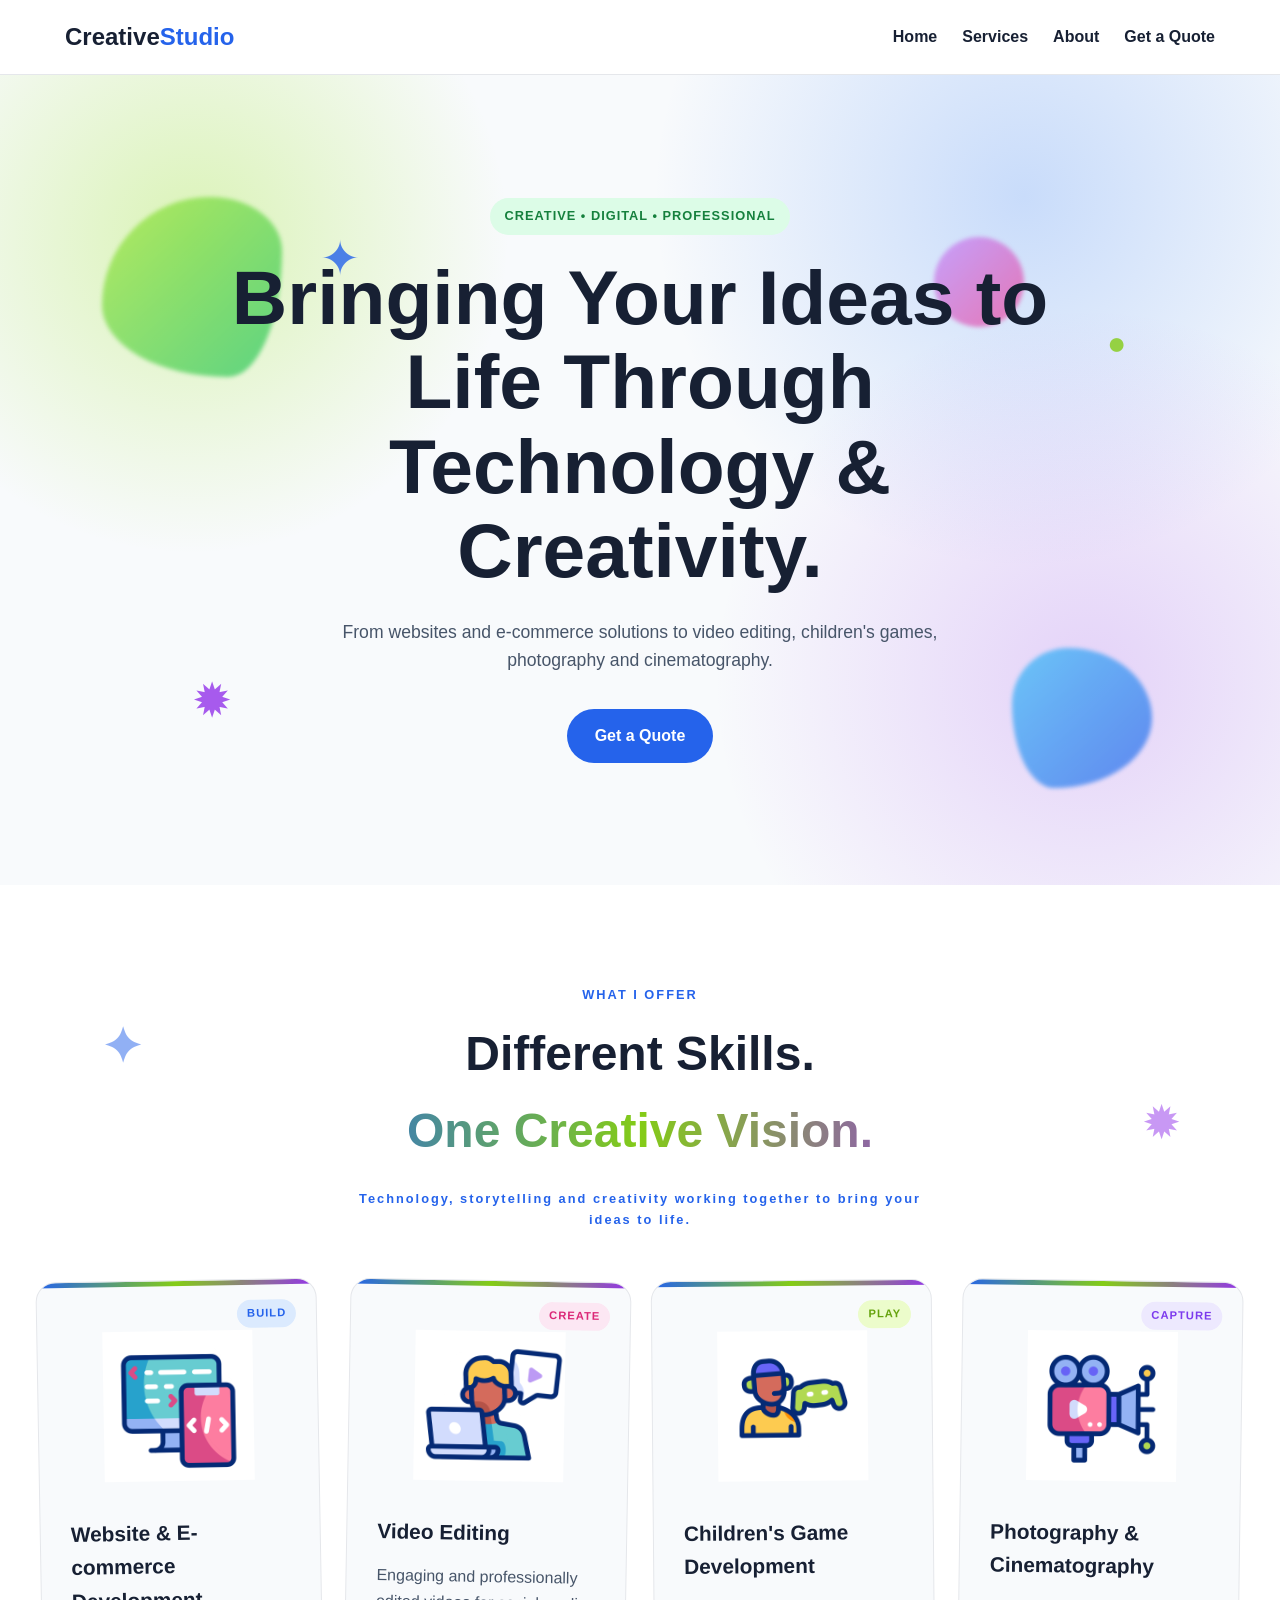
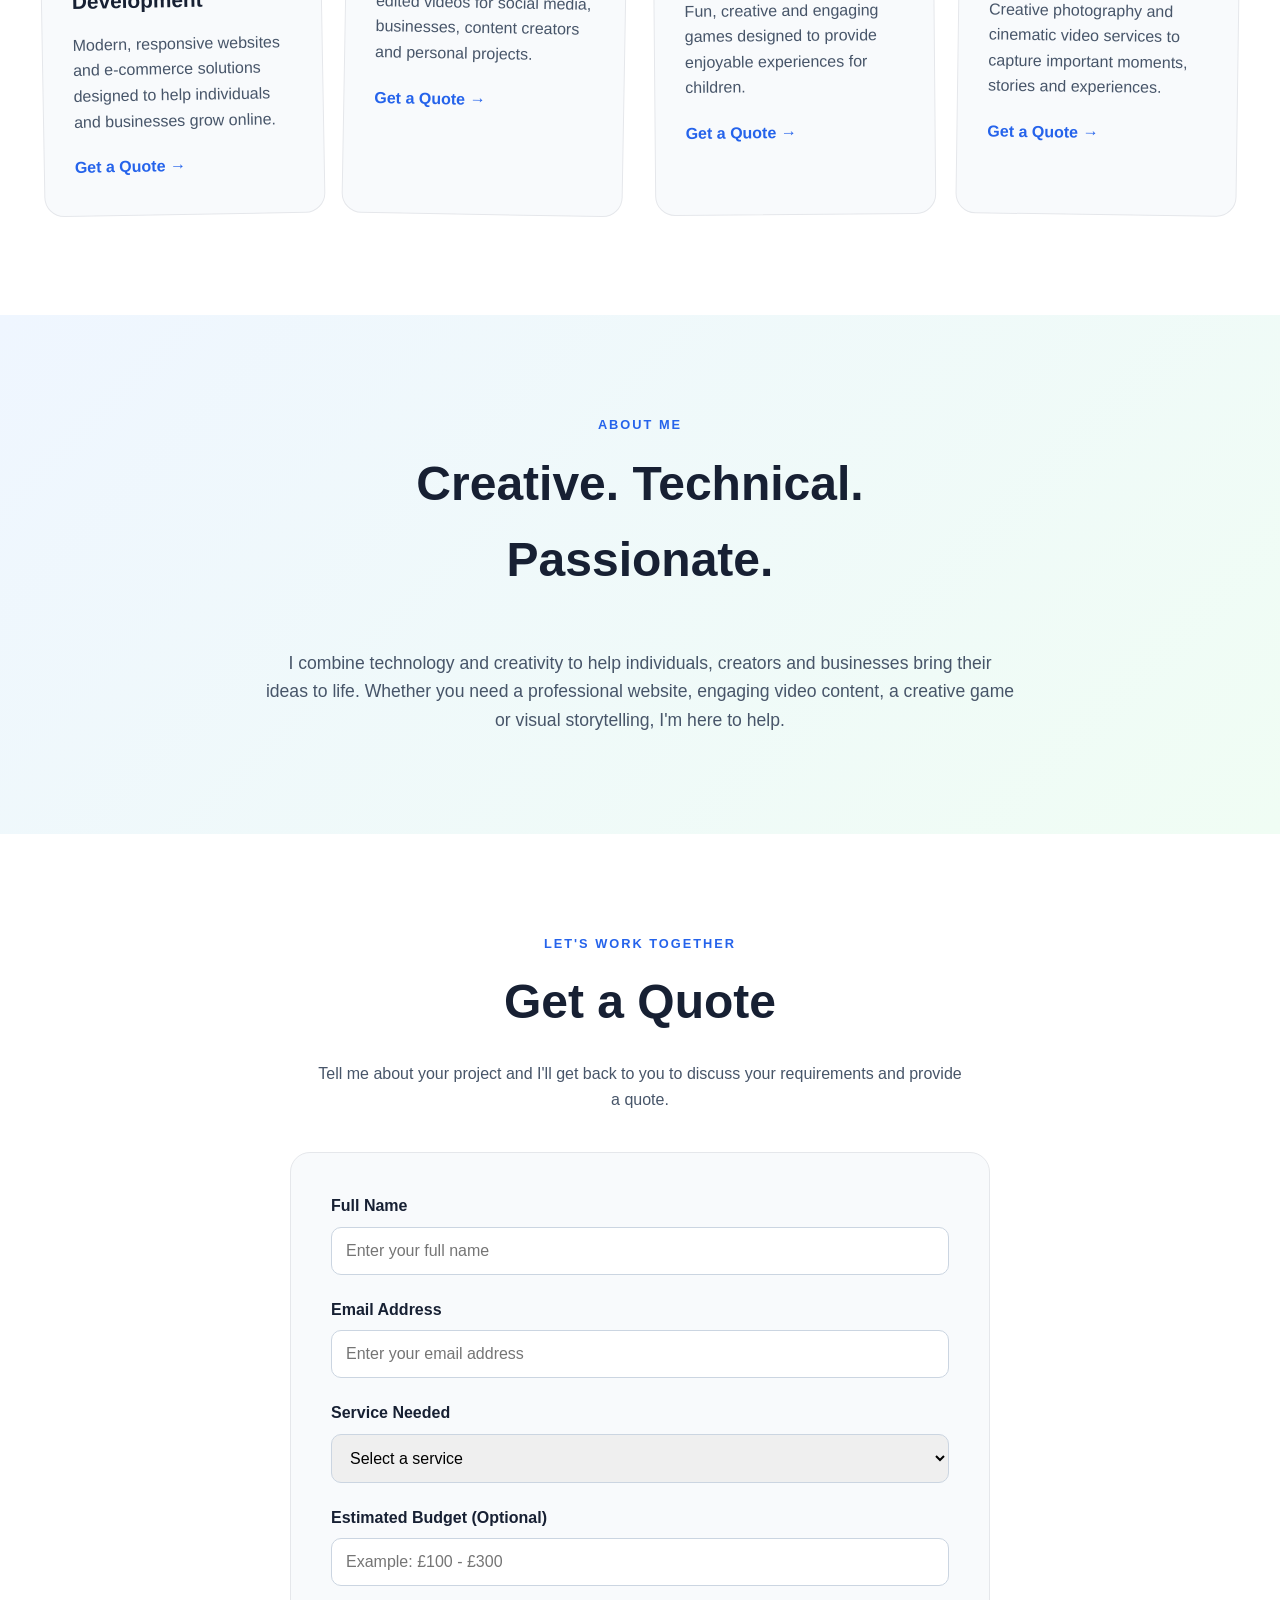
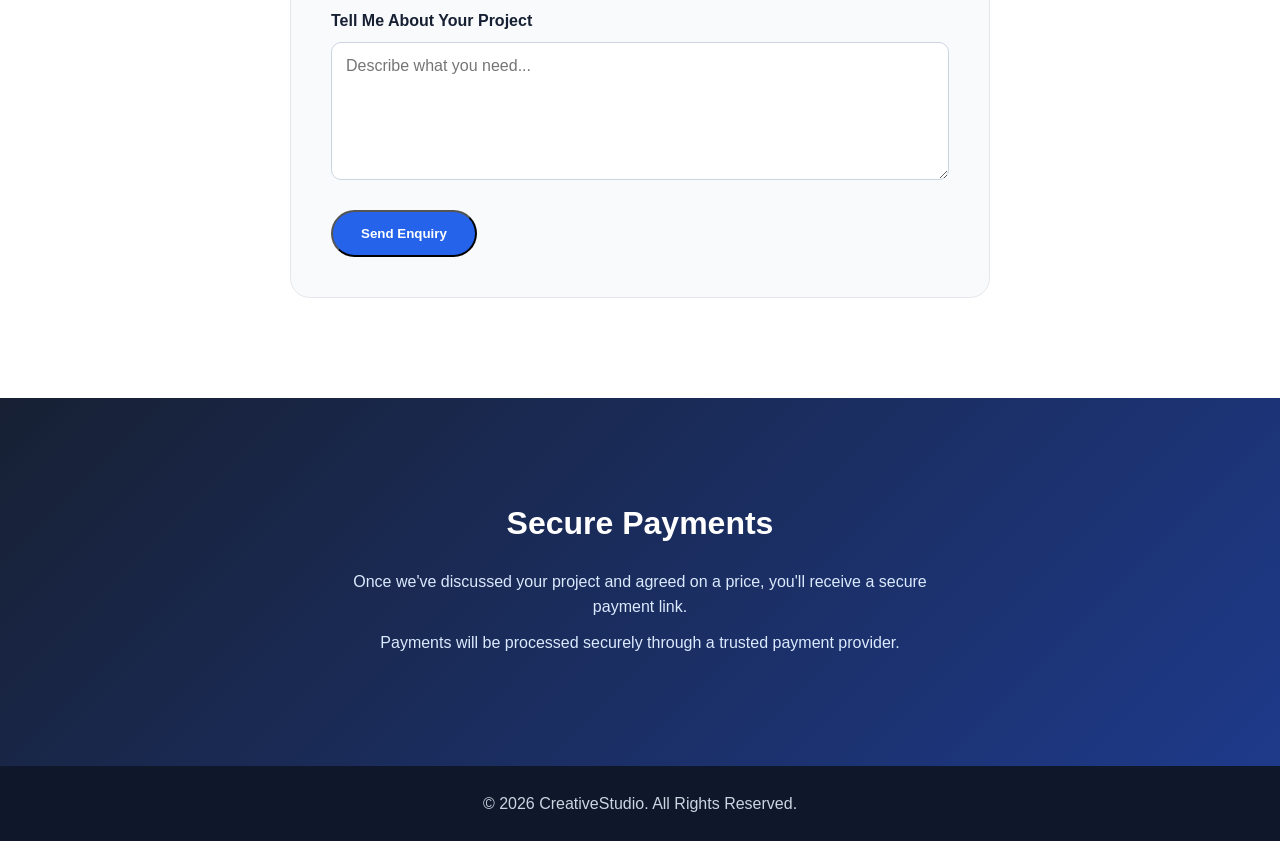
==== index.html @ 31dc24d4 "I added interactive gif and personality" ====
<!DOCTYPE html>
<html lang="en">
<head>
    <meta charset="UTF-8">

    <meta name="viewport" content="width=device-width, initial-scale=1.0">

    <meta
        name="description"
        content="Creative services including website development, video editing, children's game development, photography and cinematography."
    >

    <title>Creative Services | Bring Your Ideas to Life</title>

    <link rel="stylesheet" href="style.css">
</head>

<body>

    <!-- Navigation -->
    <header>
        <nav>
            <h1 class="logo">Creative<span>Studio</span></h1>

            <ul class="nav-links">
                <li><a href="#home">Home</a></li>
                <li><a href="#services">Services</a></li>
                <li><a href="#about">About</a></li>
                <li><a href="#contact">Get a Quote</a></li>
            </ul>
        </nav>
    </header>


    <main>

        <section id="home" class="hero">

            <!-- Decorative Creative Elements -->
            <div class="creative-shape shape-one"></div>
            <div class="creative-shape shape-two"></div>
            <div class="creative-shape shape-three"></div>

            <div class="creative-symbol symbol-one">✦</div>
            <div class="creative-symbol symbol-two">✹</div>
            <div class="creative-symbol symbol-three">●</div>

            <div class="hero-content">
                <p class="hero-tag">CREATIVE • DIGITAL • PROFESSIONAL</p>

                <h2>Bringing Your Ideas to Life Through Technology & Creativity.</h2>

                <p class="hero-description">
                    From websites and e-commerce solutions to video editing,
                    children's games, photography and cinematography.
                </p>

                <a href="#contact" class="primary-button">
                    Get a Quote
                </a>
            </div>

        </section>


        <!-- Services Section -->
        <section id="services" class="services">

            <div class="creative-section-decoration">

                <span class="doodle doodle-one">✦</span>
                <span class="doodle doodle-two">✹</span>
                <span class="doodle doodle-three">+</span>

             </div>


            <div class="section-heading">

                <p>WHAT I OFFER</p>

                <h2>
                    Different Skills.
                    <span>One Creative Vision.</span>
                </h2>

                <p class="creative-subheading">
                    Technology, storytelling and creativity working together
                    to bring your ideas to life.
                </p>

            </div>


            <div class="services-container">

                <!-- Website Development -->
                <article class="service-card">
                    <div class="service-icon">
                        <img
                            src="images/responsive.gif"
                            alt="Website and e-commerce development illustration"
                        >
                    </div>

                    <h3>Website & E-commerce Development</h3>

                    <p>
                        Modern, responsive websites and e-commerce solutions
                        designed to help individuals and businesses grow online.
                    </p>

                    <a href="#contact">Get a Quote →</a>
                </article>


                <!-- Video Editing -->
                <article class="service-card">
                    <div class="service-icon">
                        <img
                            src="images/video-editor.gif"
                            alt="Video editing illustration"
                        >
                    </div>

                    <h3>Video Editing</h3>

                    <p>
                        Engaging and professionally edited videos for social media,
                        businesses, content creators and personal projects.
                    </p>

                    <a href="#contact">Get a Quote →</a>
                </article>


                <!-- Game Development -->
                <article class="service-card">
                    <div class="service-icon">
                        <img
                            src="images/gamer.gif"
                            alt="Children's game development illustration"
                        >
                    </div>

                    <h3>Children's Game Development</h3>

                    <p>
                        Fun, creative and engaging games designed to provide
                        enjoyable experiences for children.
                    </p>

                    <a href="#contact">Get a Quote →</a>
                </article>


                <!-- Photography -->
                <article class="service-card">
                    <div class="service-icon">
                        <img
                            src="images/video-camera.gif"
                            alt="Photography and cinematography illustration"
                        >
                    </div>

                    <h3>Photography & Cinematography</h3>

                    <p>
                        Creative photography and cinematic video services to
                        capture important moments, stories and experiences.
                    </p>

                    <a href="#contact">Get a Quote →</a>
                </article>

            </div>

        </section>


        <!-- About Section -->
        <section id="about" class="about">

            <div class="section-heading">
                <p>ABOUT ME</p>
                <h2>Creative. Technical. Passionate.</h2>
            </div>

            <p class="about-description">
                I combine technology and creativity to help individuals,
                creators and businesses bring their ideas to life. Whether
                you need a professional website, engaging video content,
                a creative game or visual storytelling, I'm here to help.
            </p>

        </section>


        <!-- Contact Section -->
        <section id="contact" class="contact">

            <div class="section-heading">
                <p>LET'S WORK TOGETHER</p>
                <h2>Get a Quote</h2>
            </div>

            <p class="contact-description">
                Tell me about your project and I'll get back to you to discuss
                your requirements and provide a quote.
            </p>


            <form id="quote-form">

                <div class="form-group">
                    <label for="name">Full Name</label>

                    <input
                        type="text"
                        id="name"
                        name="name"
                        placeholder="Enter your full name"
                        required
                    >
                </div>


                <div class="form-group">
                    <label for="email">Email Address</label>

                    <input
                        type="email"
                        id="email"
                        name="email"
                        placeholder="Enter your email address"
                        required
                    >
                </div>


                <div class="form-group">
                    <label for="service">Service Needed</label>

                    <select id="service" name="service" required>

                        <option value="">Select a service</option>

                        <option value="website">
                            Website & E-commerce Development
                        </option>

                        <option value="video-editing">
                            Video Editing
                        </option>

                        <option value="game-development">
                            Children's Game Development
                        </option>

                        <option value="photography">
                            Photography & Cinematography
                        </option>

                    </select>
                </div>


                <div class="form-group">
                    <label for="budget">Estimated Budget (Optional)</label>

                    <input
                        type="text"
                        id="budget"
                        name="budget"
                        placeholder="Example: £100 - £300"
                    >
                </div>


                <div class="form-group">
                    <label for="message">Tell Me About Your Project</label>

                    <textarea
                        id="message"
                        name="message"
                        rows="6"
                        placeholder="Describe what you need..."
                        required
                    ></textarea>
                </div>


                <button type="submit" class="primary-button">
                    Send Enquiry
                </button>

            </form>

        </section>


        <!-- Payment Information -->
        <section class="payment">

            <h2>Secure Payments</h2>

            <p>
                Once we've discussed your project and agreed on a price,
                you'll receive a secure payment link.
            </p>

            <p>
                Payments will be processed securely through a trusted
                payment provider.
            </p>

        </section>

    </main>


    <!-- Footer -->
    <footer>

        <p>
            © 2026 CreativeStudio. All Rights Reserved.
        </p>

    </footer>


    <script src="script.js"></script>

</body>
</html>
---- style.css ----
/* =========================
   GLOBAL STYLES
========================= */

* {
    margin: 0;
    padding: 0;
    box-sizing: border-box;
}

html {
    scroll-behavior: smooth;
}

body {
    font-family: Arial, sans-serif;
    background-color: #f8fafc;
    color: #172033;
    line-height: 1.6;
}


/* =========================
   NAVIGATION
========================= */

header {
    position: sticky;
    top: 0;
    z-index: 1000;

    background-color: rgba(255, 255, 255, 0.95);
    backdrop-filter: blur(10px);

    border-bottom: 1px solid #e5e7eb;
}

nav {
    max-width: 1200px;
    margin: auto;
    padding: 18px 25px;

    display: flex;
    justify-content: space-between;
    align-items: center;
}

.logo {
    font-size: 1.5rem;
    font-weight: 800;
}

.logo span {
    color: #2563eb;
}

.nav-links {
    display: flex;
    gap: 25px;
    list-style: none;
}

.nav-links a {
    color: #172033;
    text-decoration: none;
    font-weight: 600;

    transition: color 0.3s ease;
}

.nav-links a:hover {
    color: #2563eb;
}


/* =========================
   HERO SECTION
========================= */

.hero {
    min-height: 90vh;

    display: flex;
    align-items: center;
    justify-content: center;

    padding: 80px 25px;

    text-align: center;

    background:
        radial-gradient(circle at top left, #d9f99d, transparent 35%),
        radial-gradient(circle at bottom right, #bfdbfe, transparent 35%),
        #f8fafc;
}

.hero-content {
    max-width: 850px;
}

.hero-tag {
    display: inline-block;

    margin-bottom: 20px;
    padding: 8px 15px;

    border-radius: 50px;

    background-color: #dcfce7;
    color: #15803d;

    font-size: 0.8rem;
    font-weight: bold;

    letter-spacing: 1px;
}

.hero h2 {
    font-size: clamp(2.5rem, 6vw, 5rem);

    line-height: 1.1;

    margin-bottom: 25px;
}

.hero-description {
    max-width: 650px;
    margin: 0 auto 35px;

    font-size: 1.1rem;
    color: #475569;
}


/* =========================
   BUTTONS
========================= */

.primary-button {
    display: inline-block;

    padding: 14px 28px;

    background-color: #2563eb;
    color: white;

    border-radius: 50px;

    text-decoration: none;
    font-weight: bold;

    transition:
        transform 0.3s ease,
        box-shadow 0.3s ease,
        background-color 0.3s ease;
}

.primary-button:hover {
    background-color: #1d4ed8;

    transform: translateY(-3px);

    box-shadow: 0 10px 25px rgba(37, 99, 235, 0.25);
}


/* =========================
   GENERAL SECTIONS
========================= */

section {
    padding: 100px 25px;
}

.section-heading {
    max-width: 700px;
    margin: 0 auto 50px;

    text-align: center;
}

.section-heading p {
    color: #2563eb;

    font-size: 0.8rem;
    font-weight: bold;

    letter-spacing: 2px;

    margin-bottom: 10px;
}

.section-heading h2 {
    font-size: clamp(2rem, 4vw, 3rem);
}


/* =========================
   SERVICES
========================= */

.services {
    background-color: white;
}

.services-container {
    max-width: 1200px;
    margin: auto;

    display: grid;

    grid-template-columns:
        repeat(auto-fit, minmax(240px, 1fr));

    gap: 25px;
}

.service-card {
    padding: 35px 30px;

    background-color: #f8fafc;

    border: 1px solid #e5e7eb;

    border-radius: 20px;

    transition:
        transform 0.3s ease,
        box-shadow 0.3s ease;
}

.service-card:hover {
    transform: translateY(-8px);

    box-shadow:
        0 20px 40px rgba(15, 23, 42, 0.1);
}

.service-icon {
    width: 100%;
    height: 180px;

    display: flex;
    justify-content: center;
    align-items: center;

    margin-bottom: 20px;
}

.service-icon img {
    width: 150px;
    height: 150px;

    object-fit: contain;

    transition:
        transform 0.4s ease;
}

.service-card:hover .service-icon img {
    transform:
        scale(1.08)
        rotate(-3deg);
}

.service-card h3 {
    margin-bottom: 15px;

    font-size: 1.3rem;
}

.service-card p {
    margin-bottom: 20px;

    color: #475569;
}

.service-card a {
    color: #2563eb;

    text-decoration: none;

    font-weight: bold;
}


/* =========================
   ABOUT
========================= */

.about {
    text-align: center;

    background:
        linear-gradient(
            135deg,
            #eff6ff,
            #f0fdf4
        );
}

.about-description {
    max-width: 750px;

    margin: auto;

    font-size: 1.1rem;

    color: #475569;
}


/* =========================
   CONTACT FORM
========================= */

.contact {
    background-color: white;
}

.contact-description {
    max-width: 650px;

    margin:
        -30px auto 40px;

    text-align: center;

    color: #475569;
}

form {
    max-width: 700px;

    margin: auto;

    padding: 40px;

    border-radius: 20px;

    background-color: #f8fafc;

    border:
        1px solid #e5e7eb;
}

.form-group {
    margin-bottom: 22px;
}

.form-group label {
    display: block;

    margin-bottom: 8px;

    font-weight: bold;
}

.form-group input,
.form-group select,
.form-group textarea {
    width: 100%;

    padding: 14px;

    border:
        1px solid #cbd5e1;

    border-radius: 10px;

    font-size: 1rem;

    font-family: inherit;

    transition:
        border-color 0.3s ease,
        box-shadow 0.3s ease;
}

.form-group input:focus,
.form-group select:focus,
.form-group textarea:focus {
    outline: none;

    border-color: #2563eb;

    box-shadow:
        0 0 0 3px rgba(37, 99, 235, 0.1);
}

textarea {
    resize: vertical;
}


/* =========================
   PAYMENT SECTION
========================= */

.payment {
    text-align: center;

    color: white;

    background:
        linear-gradient(
            135deg,
            #172033,
            #1e3a8a
        );
}

.payment h2 {
    margin-bottom: 20px;

    font-size: 2rem;
}

.payment p {
    max-width: 600px;

    margin:
        10px auto;

    color: #dbeafe;
}


/* =========================
   FOOTER
========================= */

footer {
    padding: 25px;

    text-align: center;

    background-color: #0f172a;

    color: #cbd5e1;
}


/* =========================
   MOBILE RESPONSIVENESS
========================= */

@media (max-width: 768px) {

    nav {
        flex-direction: column;

        gap: 15px;
    }

    .nav-links {
        flex-wrap: wrap;

        justify-content: center;

        gap: 15px;
    }

    .hero {
        min-height: 80vh;
    }

    section {
        padding: 70px 20px;
    }

    form {
        padding: 25px 20px;
    }

}

/* =========================
   CREATIVE VISUAL IDENTITY
========================= */

.hero {
    position: relative;
    overflow: hidden;

    background:
        radial-gradient(
            circle at 15% 20%,
            rgba(163, 230, 53, 0.35),
            transparent 25%
        ),
        radial-gradient(
            circle at 85% 75%,
            rgba(147, 51, 234, 0.20),
            transparent 30%
        ),
        radial-gradient(
            circle at 80% 15%,
            rgba(59, 130, 246, 0.25),
            transparent 30%
        ),
        #f8fafc;
}


/* Keep hero content above decorations */

.hero-content {
    position: relative;
    z-index: 2;
}


/* Floating shapes */

.creative-shape {
    position: absolute;

    border-radius: 50%;

    filter: blur(2px);

    opacity: 0.7;

    animation: float 8s ease-in-out infinite;
}


/* Green blob */

.shape-one {
    width: 180px;
    height: 180px;

    background:
        linear-gradient(
            135deg,
            #a3e635,
            #22c55e
        );

    top: 15%;
    left: 8%;

    border-radius:
        60% 40% 30% 70% /
        60% 30% 70% 40%;
}


/* Blue blob */

.shape-two {
    width: 140px;
    height: 140px;

    background:
        linear-gradient(
            135deg,
            #38bdf8,
            #2563eb
        );

    bottom: 12%;
    right: 10%;

    animation-delay: 2s;

    border-radius:
        40% 60% 70% 30% /
        40% 50% 50% 60%;
}


/* Purple blob */

.shape-three {
    width: 90px;
    height: 90px;

    background:
        linear-gradient(
            135deg,
            #c084fc,
            #ec4899
        );

    top: 20%;
    right: 20%;

    animation-delay: 4s;
}


/* Creative symbols */

.creative-symbol {
    position: absolute;

    z-index: 1;

    font-size: 3rem;

    animation: float 6s ease-in-out infinite;

    opacity: 0.8;
}


.symbol-one {
    color: #2563eb;

    top: 18%;
    left: 25%;
}


.symbol-two {
    color: #9333ea;

    bottom: 18%;
    left: 15%;

    animation-delay: 2s;
}


.symbol-three {
    color: #84cc16;

    top: 30%;
    right: 12%;

    font-size: 2rem;

    animation-delay: 3s;
}


/* Floating animation */

@keyframes float {

    0%,
    100% {
        transform:
            translateY(0px)
            rotate(0deg);
    }

    50% {
        transform:
            translateY(-20px)
            rotate(8deg);
    }

}


/* Creative service card personality */

.service-card {
    position: relative;

    overflow: hidden;
}


/* Color accent at top */

.service-card::before {
    content: "";

    position: absolute;

    top: 0;
    left: 0;

    width: 100%;
    height: 5px;

    background:
        linear-gradient(
            90deg,
            #2563eb,
            #84cc16,
            #9333ea
        );
}


/* Slight personality differences */

.service-card:nth-child(1) {
    transform: rotate(-1deg);
}


.service-card:nth-child(2) {
    transform: rotate(1deg);
}


.service-card:nth-child(3) {
    transform: rotate(-0.5deg);
}


.service-card:nth-child(4) {
    transform: rotate(0.8deg);
}


/* Maintain hover effect */

.service-card:hover {
    transform:
        translateY(-10px)
        rotate(0deg)
        scale(1.02);
}

/* =========================
   CREATIVE PLAYGROUND
========================= */

.services {
    position: relative;

    overflow: hidden;
}


/* Heading highlight */

.section-heading h2 span {
    display: block;

    background:
        linear-gradient(
            90deg,
            #2563eb,
            #84cc16,
            #9333ea
        );

    -webkit-background-clip: text;
    background-clip: text;

    color: transparent;
}


/* Creative subtitle */

.creative-subheading {
    max-width: 600px;

    margin: 20px auto 0;

    color: #64748b;

    font-size: 1rem;

    letter-spacing: 0;
}


/* Decorative container */

.creative-section-decoration {
    position: absolute;

    inset: 0;

    pointer-events: none;
}


/* Creative doodles */

.doodle {
    position: absolute;

    font-weight: bold;

    opacity: 0.5;

    animation:
        doodleFloat
        7s
        ease-in-out
        infinite;
}


.doodle-one {
    top: 12%;
    left: 8%;

    color: #2563eb;

    font-size: 3rem;
}


.doodle-two {
    top: 20%;
    right: 8%;

    color: #9333ea;

    font-size: 2.5rem;

    animation-delay: 2s;
}


.doodle-three {
    bottom: 15%;
    left: 5%;

    color: #84cc16;

    font-size: 3rem;

    animation-delay: 4s;
}


/* Doodle movement */

@keyframes doodleFloat {

    0%,
    100% {

        transform:
            translateY(0)
            rotate(0deg);

    }

    50% {

        transform:
            translateY(-15px)
            rotate(10deg);

    }

}

/* =========================
   SERVICE PERSONALITY
========================= */


/* Website Development */

.service-card:nth-child(1)::after {

    content: "BUILD";

    position: absolute;

    top: 20px;
    right: 20px;

    padding: 5px 10px;

    border-radius: 50px;

    background-color: #dbeafe;

    color: #2563eb;

    font-size: 0.7rem;

    font-weight: bold;

    letter-spacing: 1px;

}


/* Video Editing */

.service-card:nth-child(2)::after {

    content: "CREATE";

    position: absolute;

    top: 20px;
    right: 20px;

    padding: 5px 10px;

    border-radius: 50px;

    background-color: #fce7f3;

    color: #db2777;

    font-size: 0.7rem;

    font-weight: bold;

    letter-spacing: 1px;

}


/* Game Development */

.service-card:nth-child(3)::after {

    content: "PLAY";

    position: absolute;

    top: 20px;
    right: 20px;

    padding: 5px 10px;

    border-radius: 50px;

    background-color: #ecfccb;

    color: #65a30d;

    font-size: 0.7rem;

    font-weight: bold;

    letter-spacing: 1px;

}


/* Photography */

.service-card:nth-child(4)::after {

    content: "CAPTURE";

    position: absolute;

    top: 20px;
    right: 20px;

    padding: 5px 10px;

    border-radius: 50px;

    background-color: #ede9fe;

    color: #7c3aed;

    font-size: 0.7rem;

    font-weight: bold;

    letter-spacing: 1px;

}
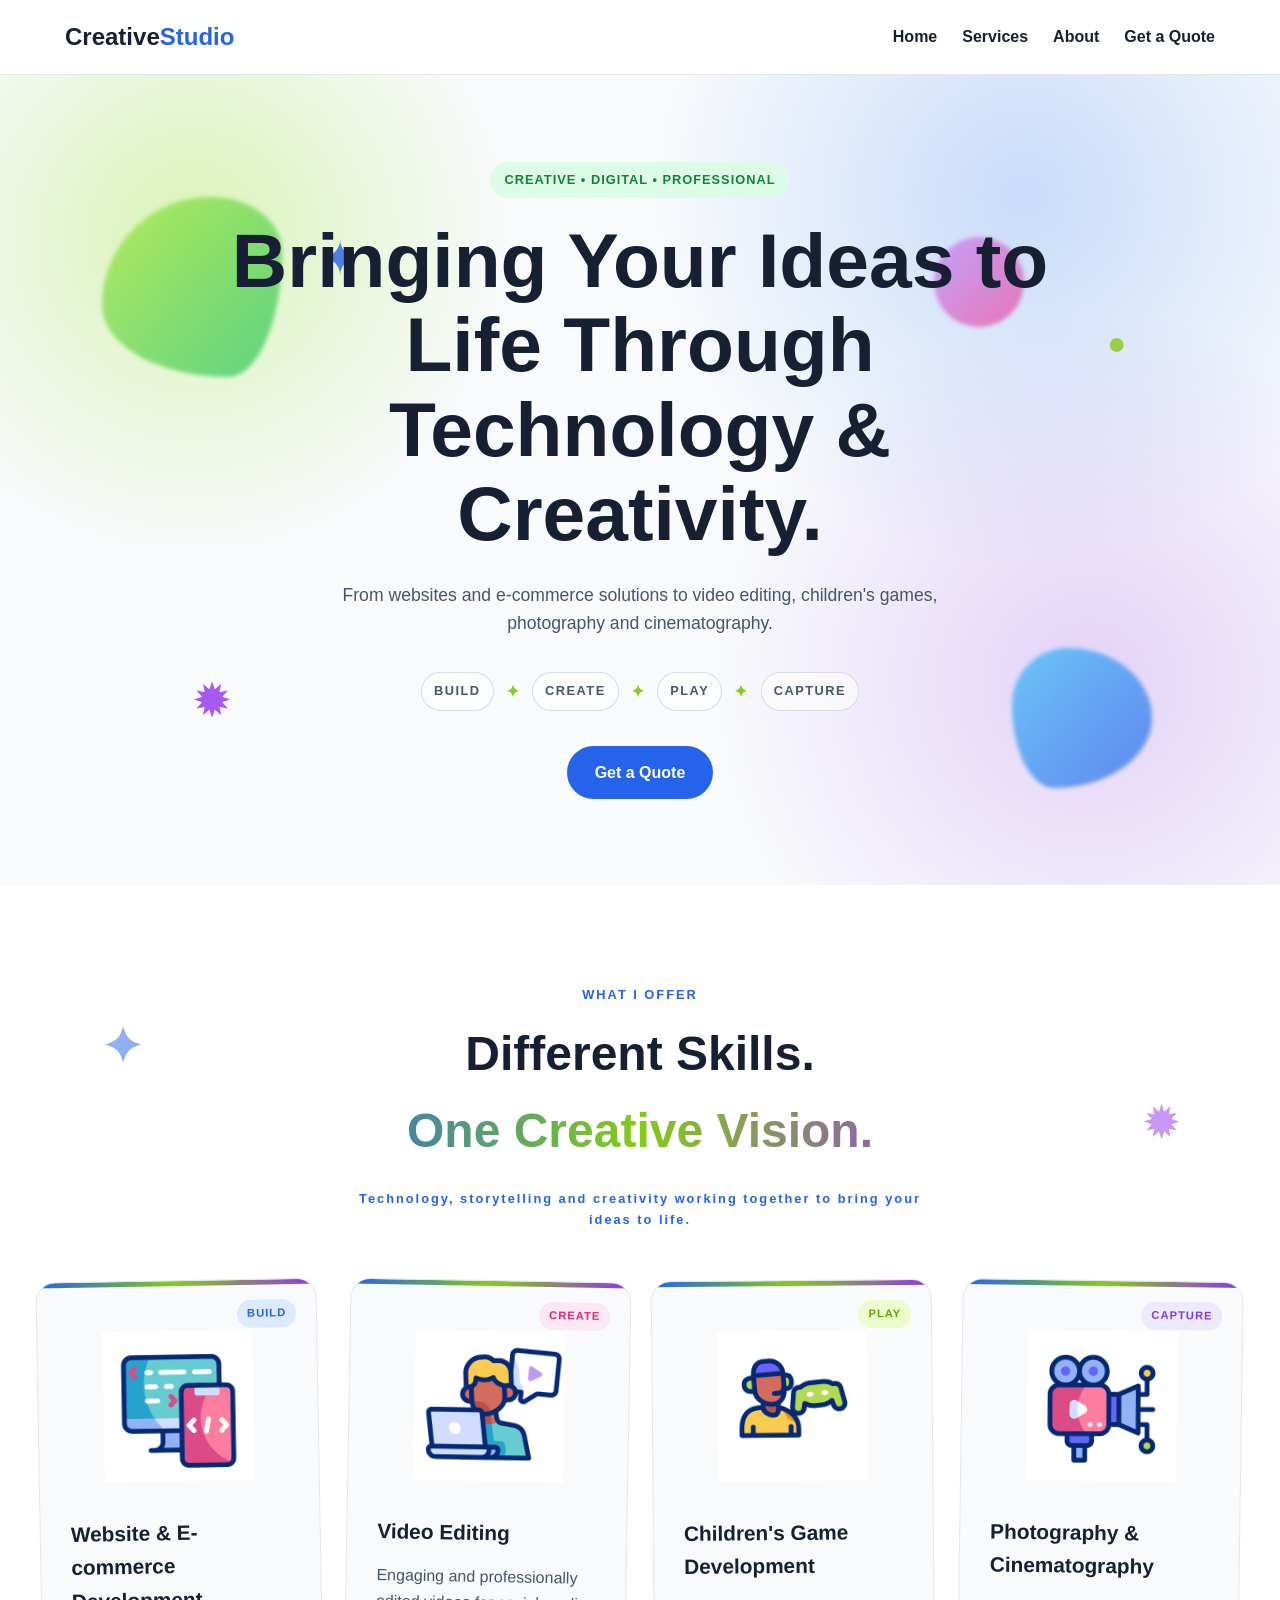
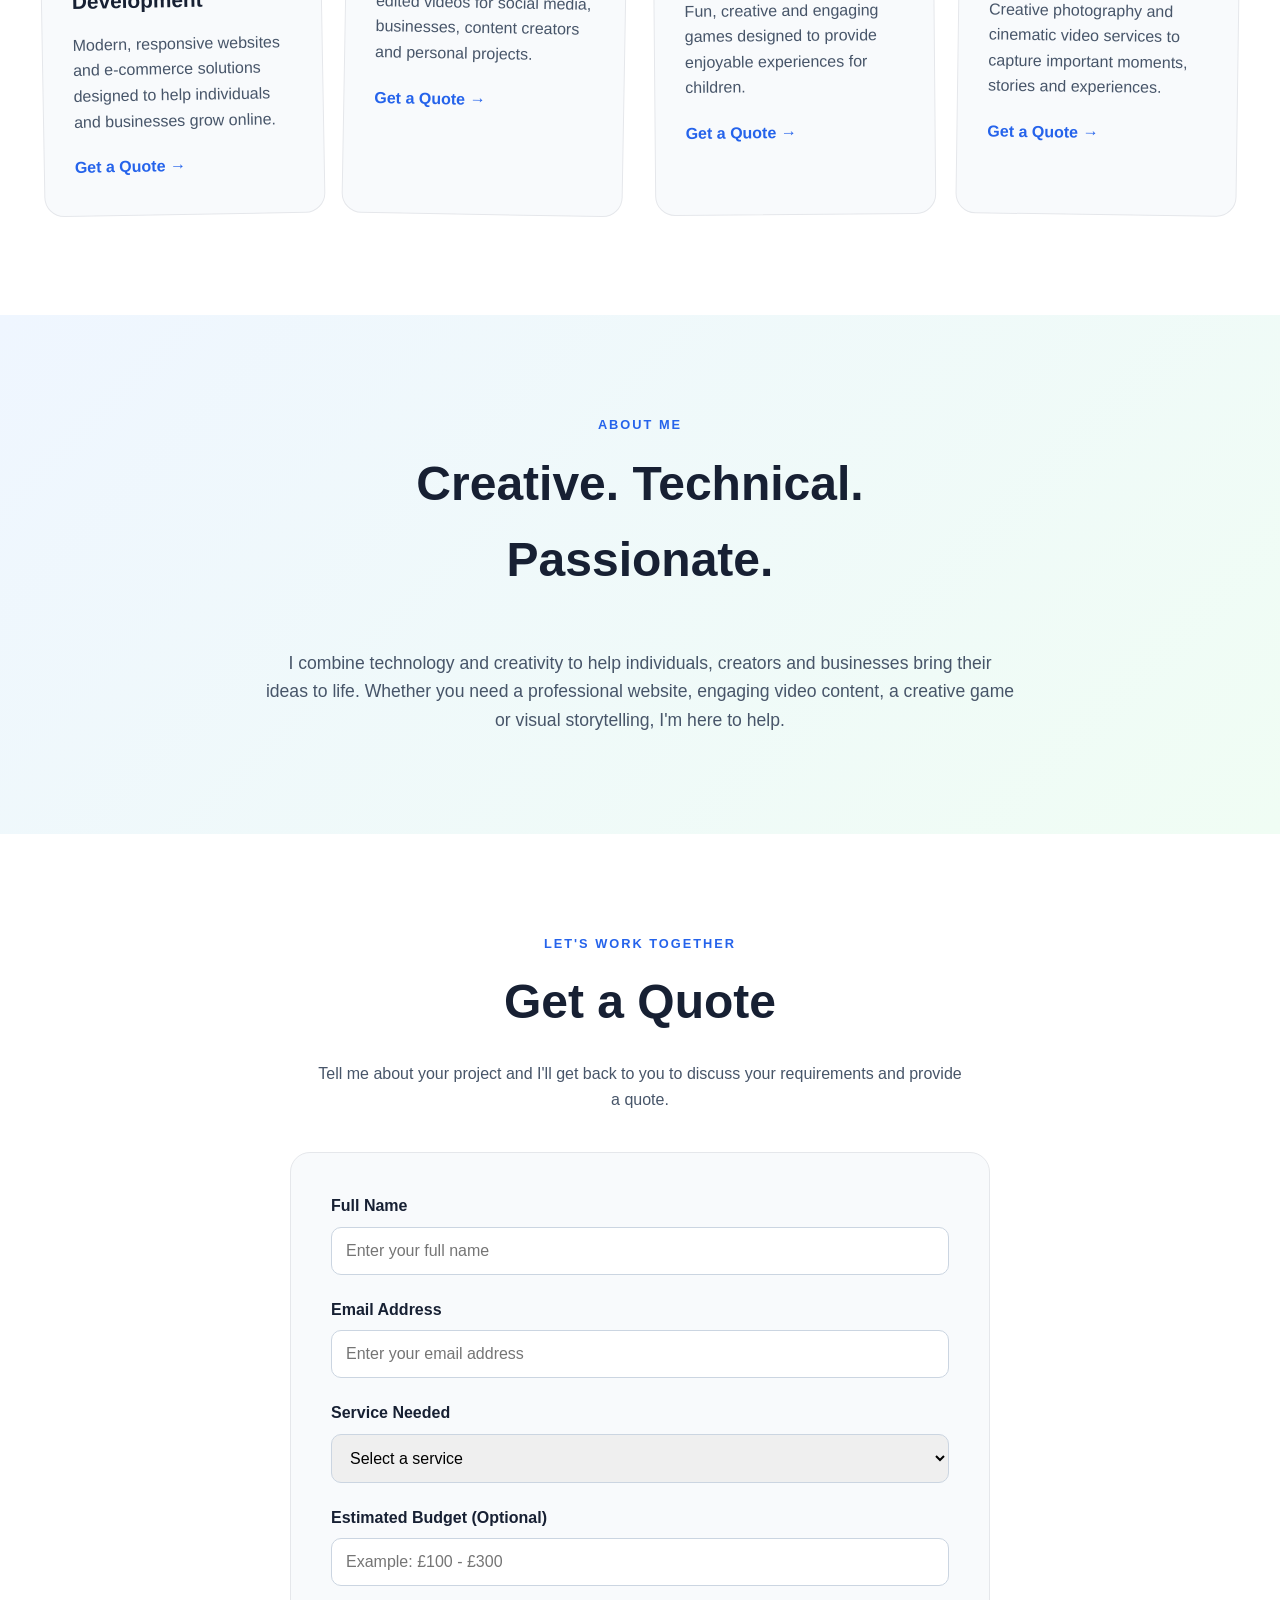
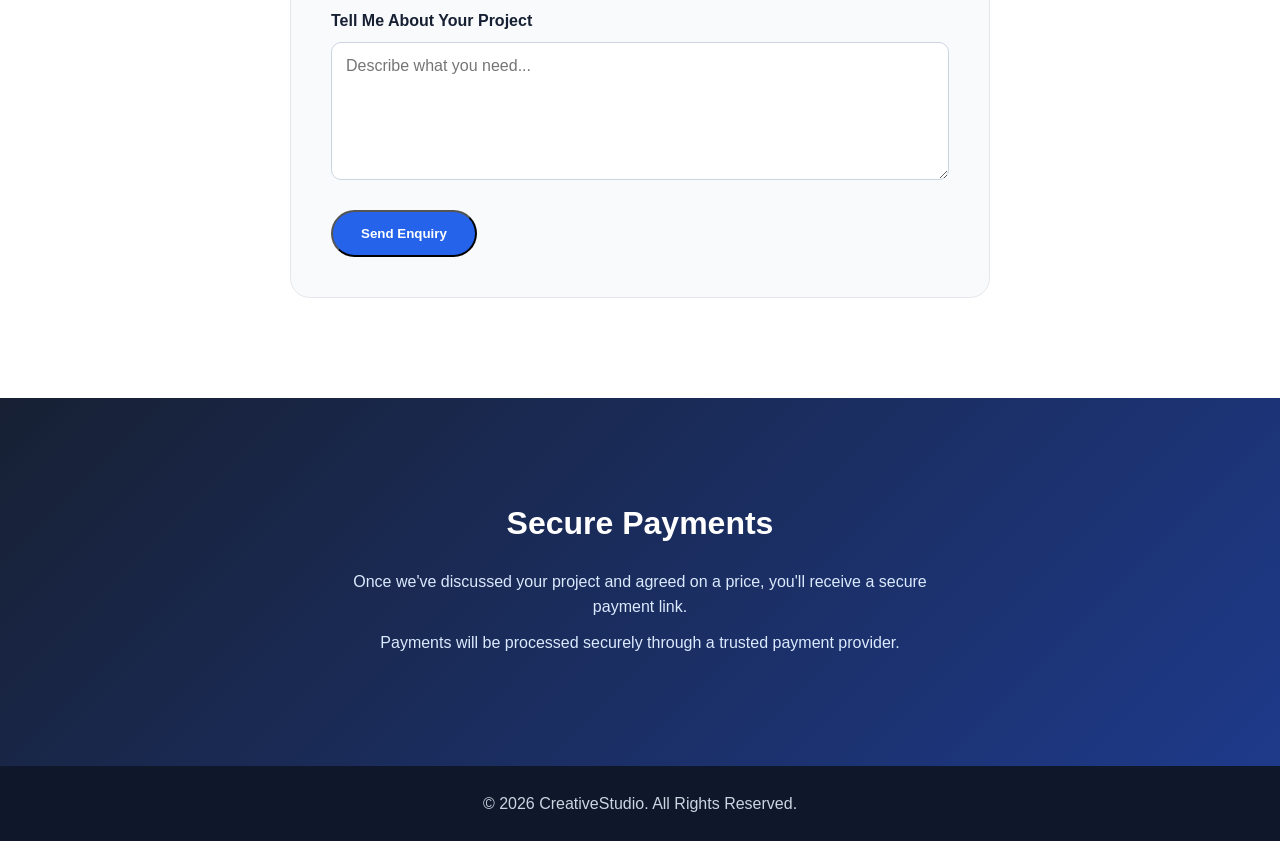
==== commit 171075cc: "I added some new designs to the main section" ====
--- a/index.html
+++ b/index.html
@@ -55,9 +55,29 @@
                     children's games, photography and cinematography.
                 </p>
 
-                <a href="#contact" class="primary-button">
-                    Get a Quote
-                </a>
+
+            <div class="creative-skills">
+
+                <span>BUILD</span>
+
+                <span class="skill-symbol">✦</span>
+
+                <span>CREATE</span>
+
+                <span class="skill-symbol">✦</span>
+
+                <span>PLAY</span>
+
+                <span class="skill-symbol">✦</span>
+
+                <span>CAPTURE</span>
+
+            </div>
+
+
+            <a href="#contact" class="primary-button">
+                Get a Quote
+            </a>
             </div>
 
         </section>
@@ -72,7 +92,7 @@
                 <span class="doodle doodle-two">✹</span>
                 <span class="doodle doodle-three">+</span>
 
-             </div>
+            </div>
 
 
             <div class="section-heading">
--- a/style.css
+++ b/style.css
@@ -965,4 +965,58 @@
 
     letter-spacing: 1px;
 
+}
+
+/* =========================
+   CREATIVE BRAND SIGNATURE
+========================= */
+
+.creative-skills {
+    display: flex;
+
+    justify-content: center;
+    align-items: center;
+
+    flex-wrap: wrap;
+
+    gap: 12px;
+
+    margin: 0 auto 35px;
+
+    font-size: 0.8rem;
+
+    font-weight: 800;
+
+    letter-spacing: 1.5px;
+
+    color: #475569;
+}
+
+
+.creative-skills span:not(.skill-symbol) {
+    padding: 8px 12px;
+
+    border-radius: 50px;
+
+    background-color: rgba(255, 255, 255, 0.6);
+
+    border: 1px solid rgba(203, 213, 225, 0.8);
+
+    transition:
+        transform 0.3s ease,
+        background-color 0.3s ease;
+}
+
+
+.creative-skills span:not(.skill-symbol):hover {
+    transform: translateY(-4px);
+
+    background-color: white;
+}
+
+
+.skill-symbol {
+    color: #84cc16;
+
+    font-size: 1rem;
 }
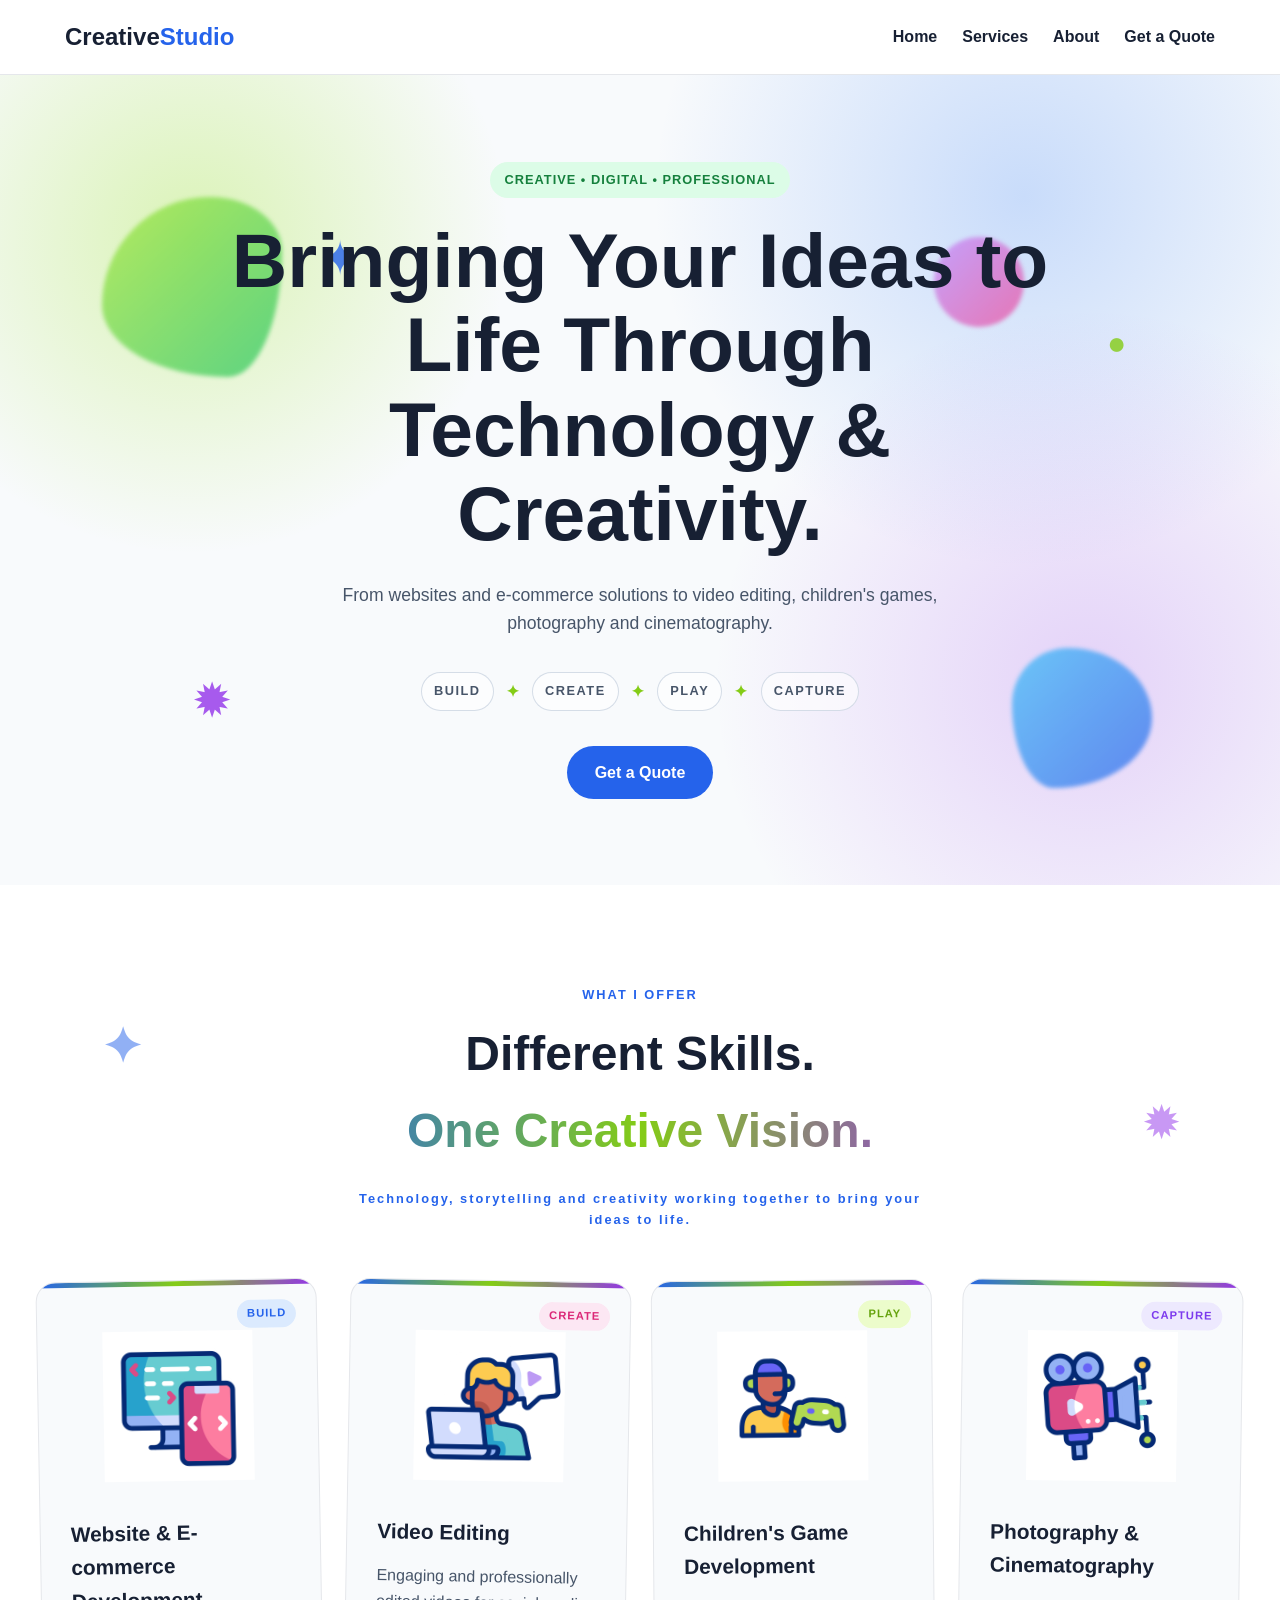
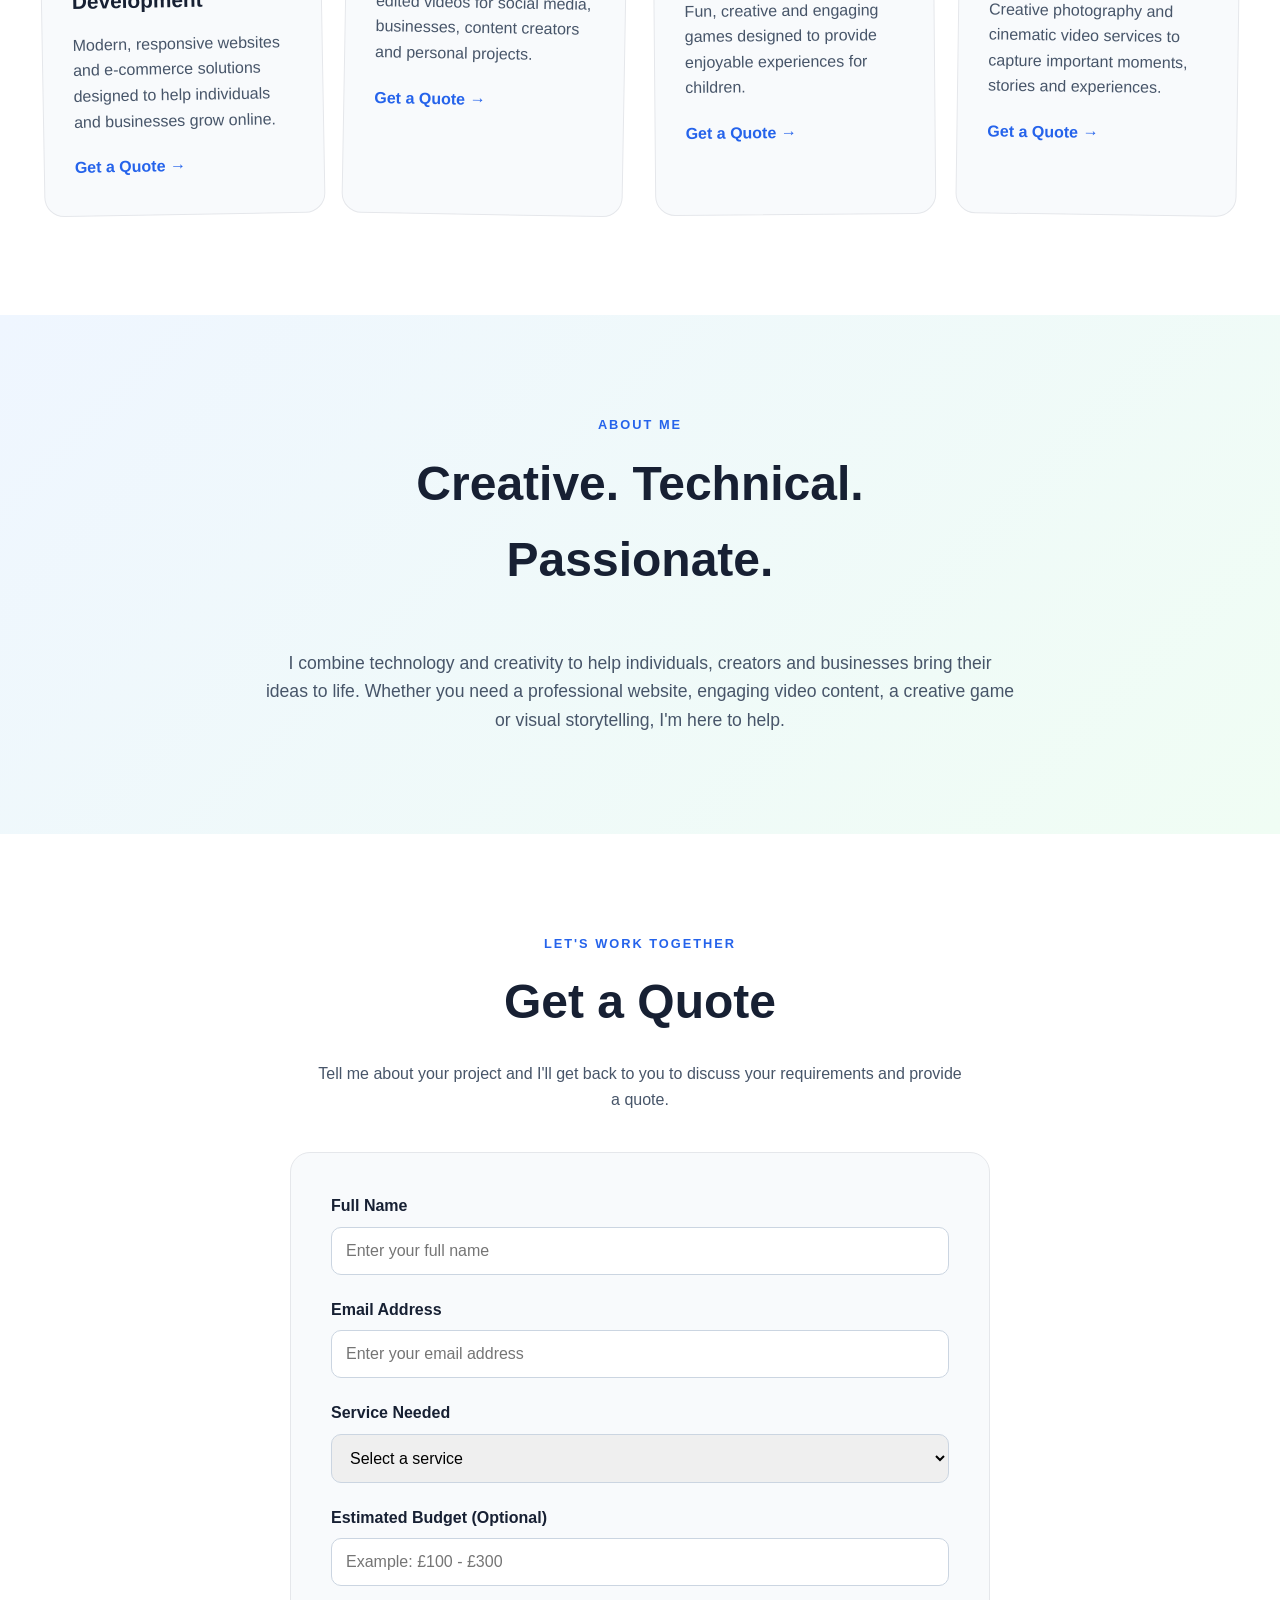
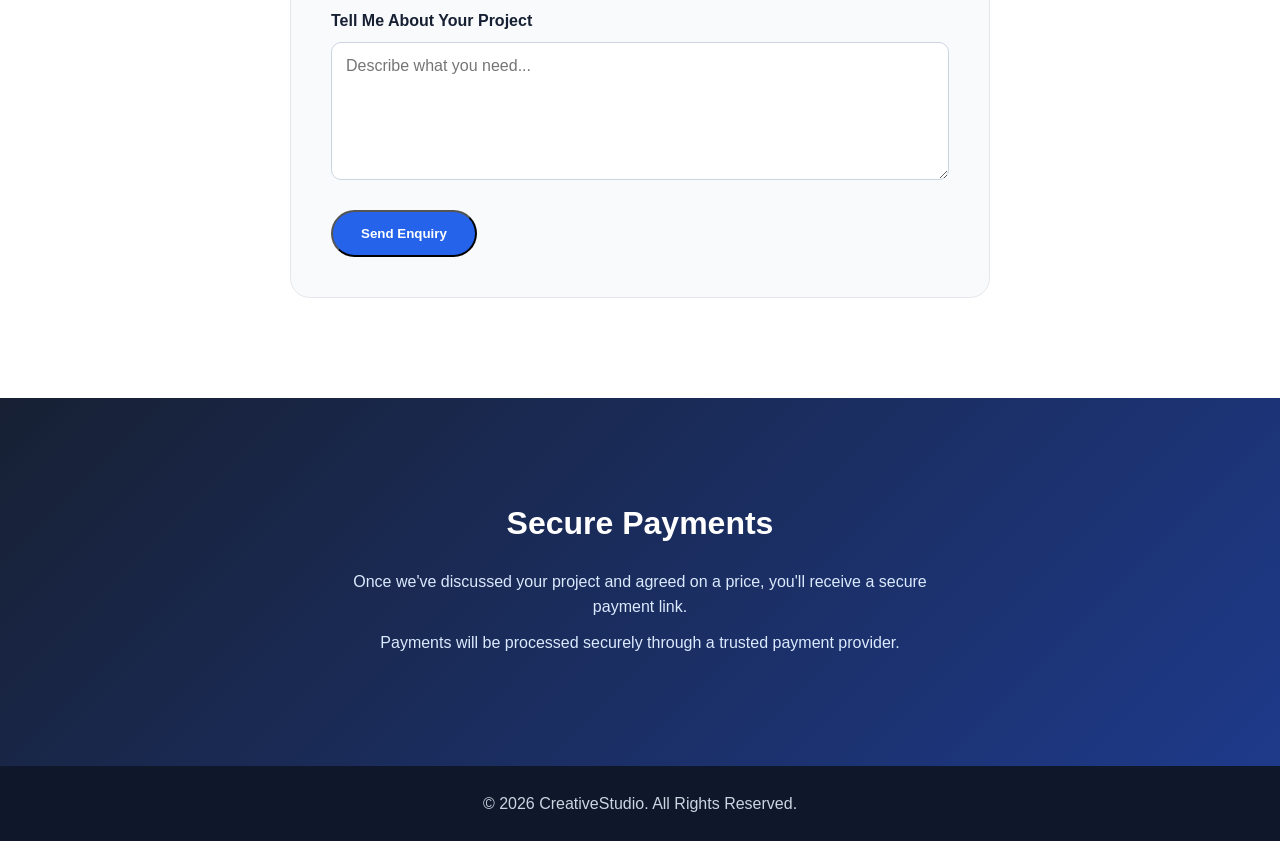
==== commit decf5563: "I made the form send enquiries to my business email address" ====
--- a/index.html
+++ b/index.html
@@ -130,7 +130,13 @@
                         designed to help individuals and businesses grow online.
                     </p>
 
-                    <a href="#contact">Get a Quote →</a>
+                    <a
+                        href="#contact"
+                        class="service-quote-button"
+                        data-service="website"
+                    >
+                        Get a Quote →
+                    </a>
                 </article>
 
 
@@ -150,7 +156,13 @@
                         businesses, content creators and personal projects.
                     </p>
 
-                    <a href="#contact">Get a Quote →</a>
+                    <a
+                        href="#contact"
+                        class="service-quote-button"
+                        data-service="video-editing"
+                    >
+                        Get a Quote →
+                    </a>
                 </article>
 
 
@@ -170,7 +182,13 @@
                         enjoyable experiences for children.
                     </p>
 
-                    <a href="#contact">Get a Quote →</a>
+                   <a
+                        href="#contact"
+                        class="service-quote-button"
+                        data-service="game-development"
+                    >
+                        Get a Quote →
+                    </a>
                 </article>
 
 
@@ -190,7 +208,13 @@
                         capture important moments, stories and experiences.
                     </p>
 
-                    <a href="#contact">Get a Quote →</a>
+                    <a
+                        href="#contact"
+                        class="service-quote-button"
+                        data-service="photography"
+                    >
+                        Get a Quote →
+                    </a>
                 </article>
 
             </div>
@@ -230,7 +254,17 @@
             </p>
 
 
-            <form id="quote-form">
+            <form
+                id="quote-form"
+                action="https://formspree.io/f/mppzbkwe"
+                method="POST"
+            >
+
+                    <input
+                        type="hidden"
+                        name="_subject"
+                        value="New Creative Services Enquiry"
+                    >
 
                 <div class="form-group">
                     <label for="name">Full Name</label>
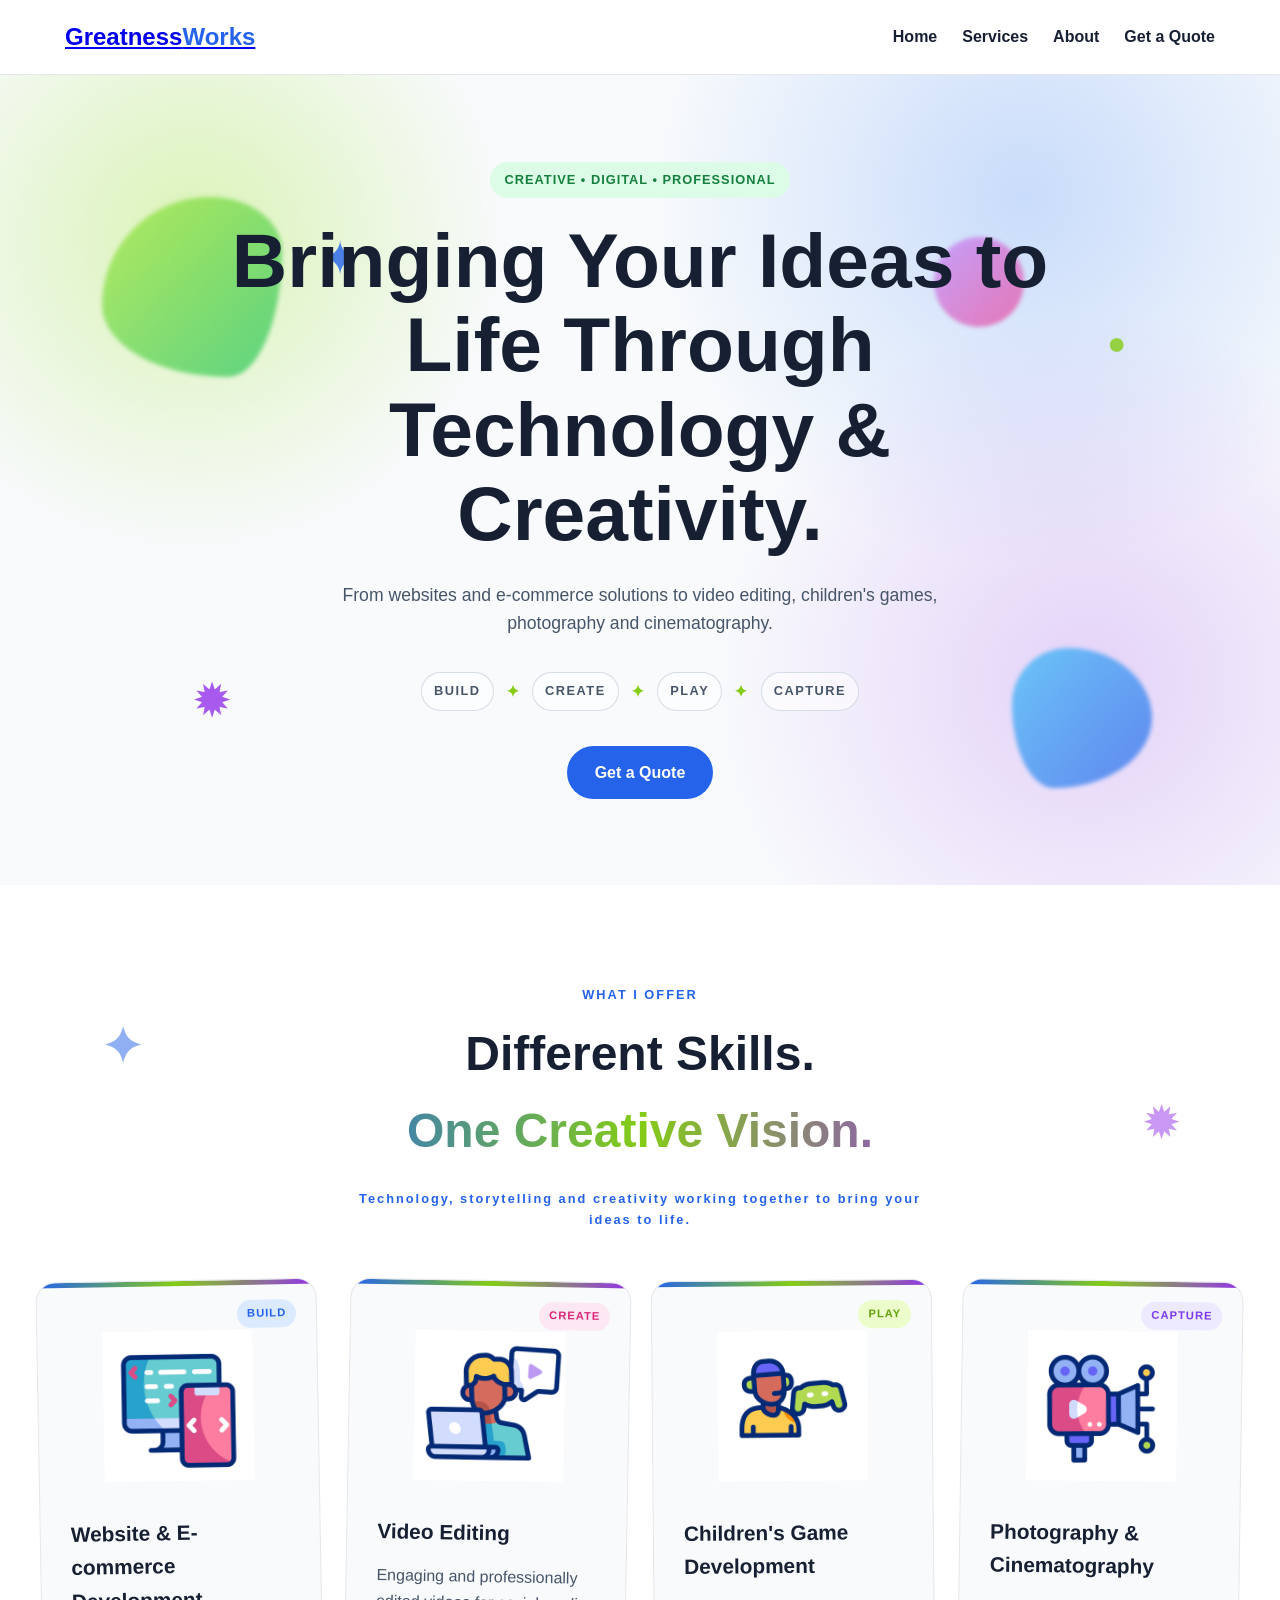
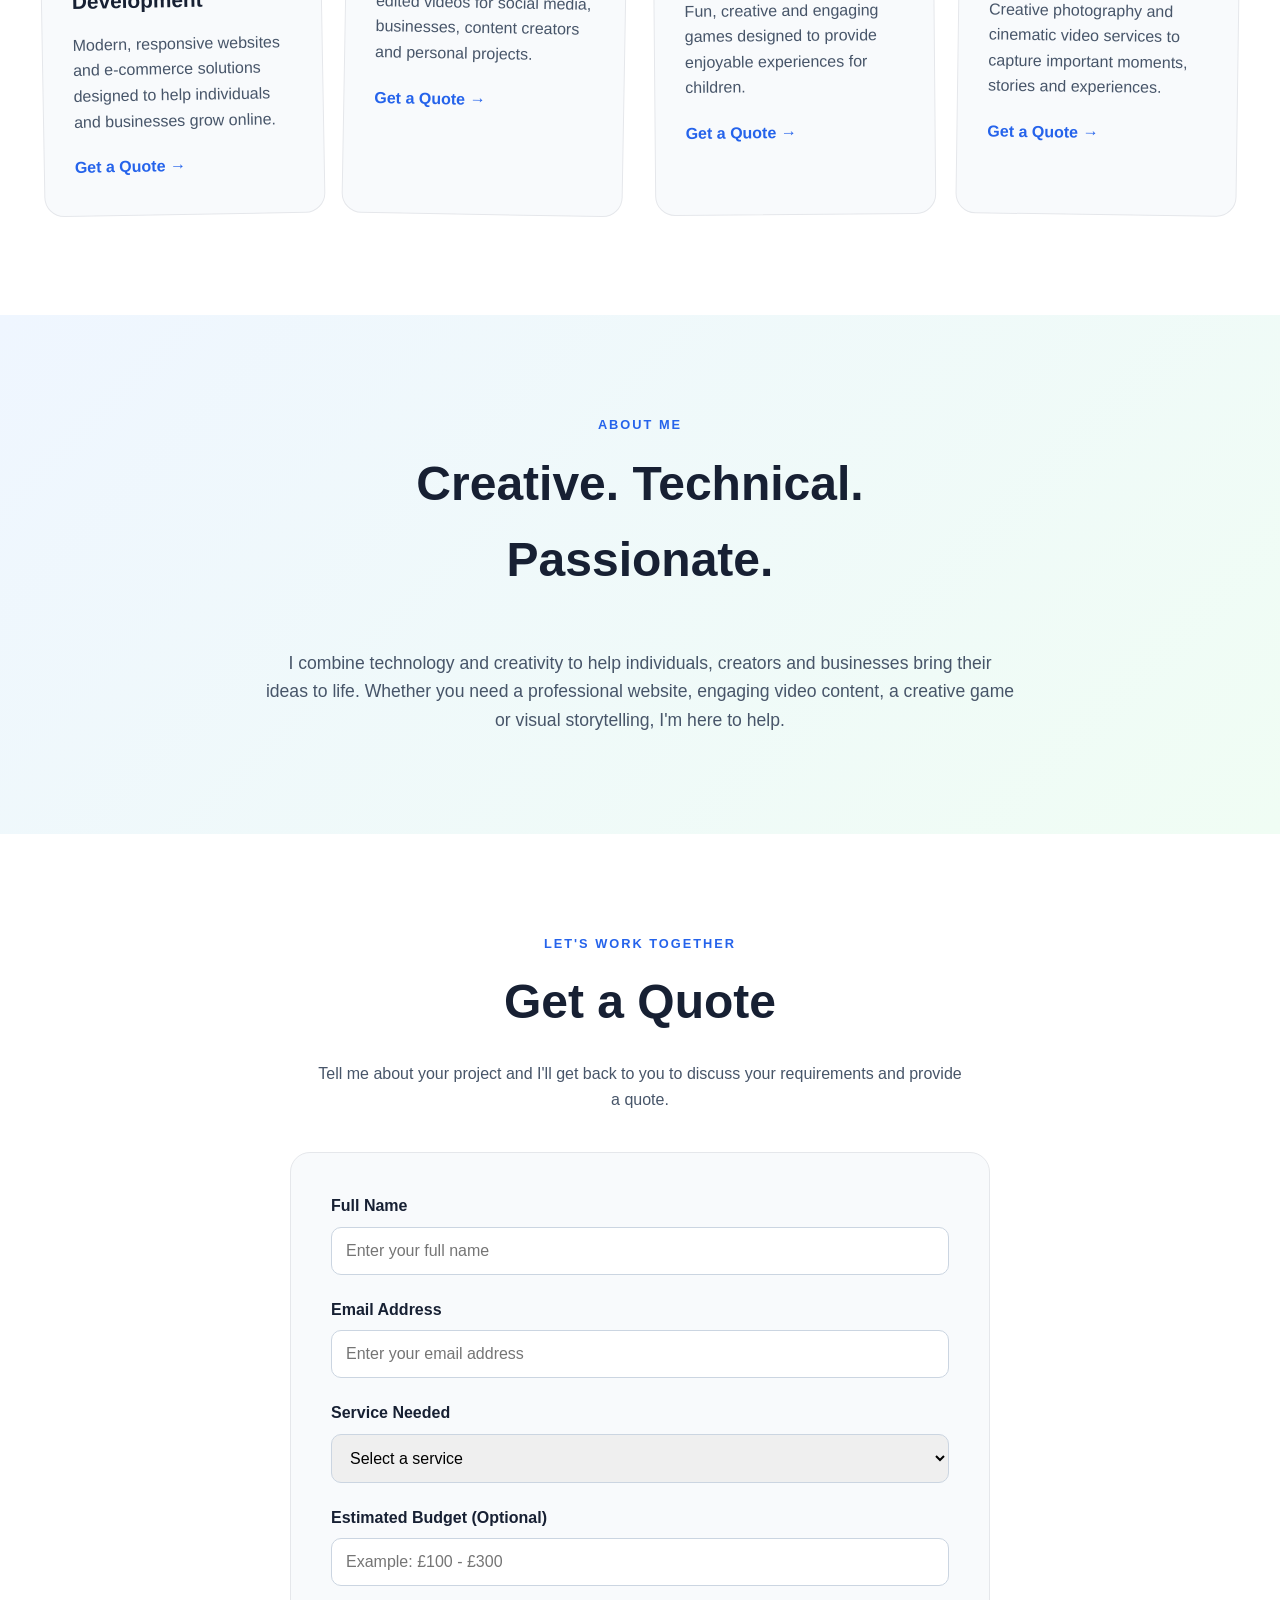
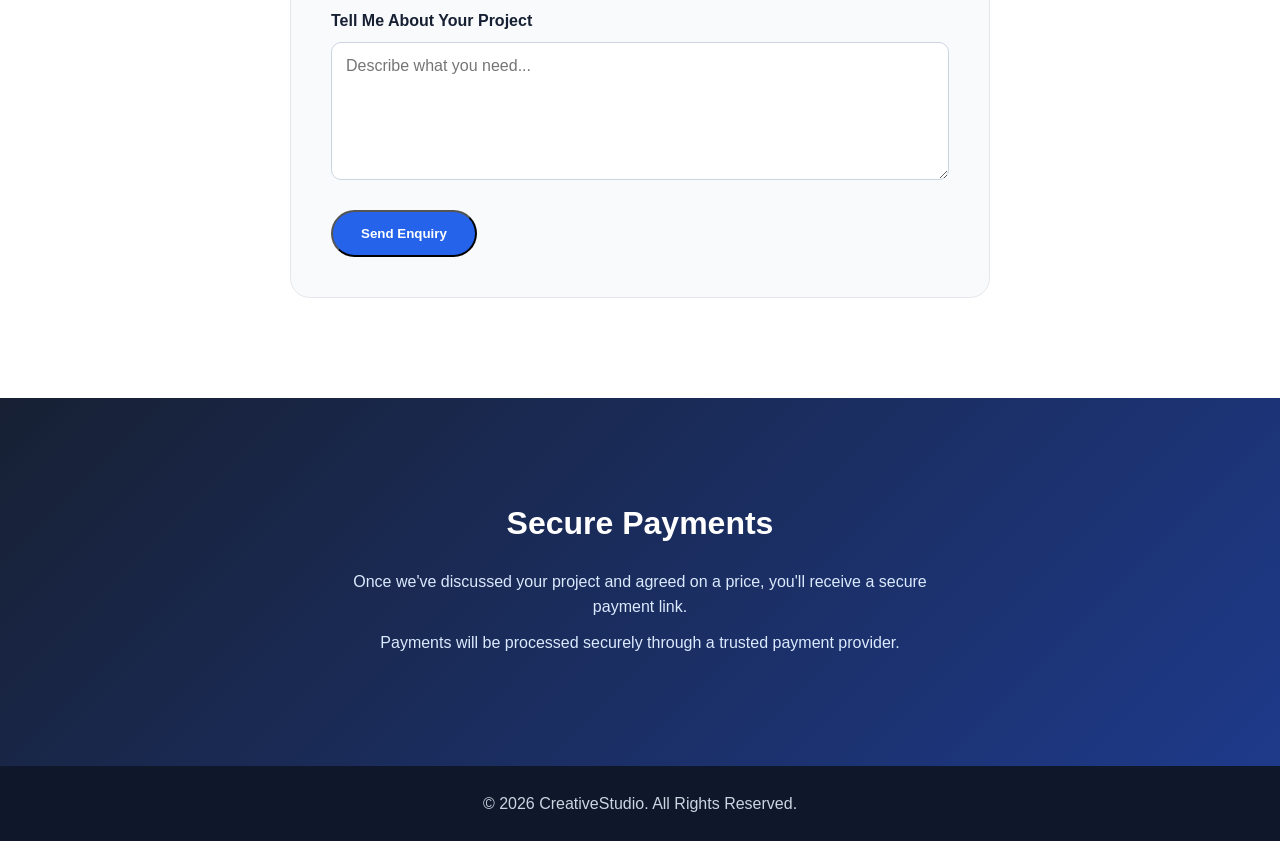
==== commit 19f7f3f2: "update 1 file and create 4 files" ====
--- a/index.html
+++ b/index.html
@@ -1,389 +1,333 @@
-<!DOCTYPE html>
+<!doctype html>
 <html lang="en">
-<head>
-    <meta charset="UTF-8">
-
-    <meta name="viewport" content="width=device-width, initial-scale=1.0">
+  <head>
+    <meta charset="UTF-8" />
+
+    <meta name="viewport" content="width=device-width, initial-scale=1.0" />
 
     <meta
-        name="description"
-        content="Creative services including website development, video editing, children's game development, photography and cinematography."
-    >
-
-    <title>Creative Services | Bring Your Ideas to Life</title>
-
-    <link rel="stylesheet" href="style.css">
-</head>
-
-<body>
-
+      name="description"
+      content="Creative services including website development, video editing, children's game development, photography and cinematography."
+    />
+
+    <title>
+      Greatness Works | Web Development, Video Editing & Creative Services
+    </title>
+
+    <link rel="stylesheet" href="style.css" />
+  </head>
+
+  <body>
     <!-- Navigation -->
     <header>
-        <nav>
-            <h1 class="logo">Creative<span>Studio</span></h1>
-
-            <ul class="nav-links">
-                <li><a href="#home">Home</a></li>
-                <li><a href="#services">Services</a></li>
-                <li><a href="#about">About</a></li>
-                <li><a href="#contact">Get a Quote</a></li>
-            </ul>
-        </nav>
+      <nav>
+        <h1 class="logo">
+          <a href="#home"> Greatness<span>Works</span> </a>
+        </h1>
+
+        <ul class="nav-links">
+          <li><a href="#home">Home</a></li>
+          <li><a href="#services">Services</a></li>
+          <li><a href="#about">About</a></li>
+          <li><a href="#contact">Get a Quote</a></li>
+        </ul>
+      </nav>
     </header>
 
-
     <main>
-
-        <section id="home" class="hero">
-
-            <!-- Decorative Creative Elements -->
-            <div class="creative-shape shape-one"></div>
-            <div class="creative-shape shape-two"></div>
-            <div class="creative-shape shape-three"></div>
-
-            <div class="creative-symbol symbol-one">✦</div>
-            <div class="creative-symbol symbol-two">✹</div>
-            <div class="creative-symbol symbol-three">●</div>
-
-            <div class="hero-content">
-                <p class="hero-tag">CREATIVE • DIGITAL • PROFESSIONAL</p>
-
-                <h2>Bringing Your Ideas to Life Through Technology & Creativity.</h2>
-
-                <p class="hero-description">
-                    From websites and e-commerce solutions to video editing,
-                    children's games, photography and cinematography.
-                </p>
-
-
-            <div class="creative-skills">
-
-                <span>BUILD</span>
-
-                <span class="skill-symbol">✦</span>
-
-                <span>CREATE</span>
-
-                <span class="skill-symbol">✦</span>
-
-                <span>PLAY</span>
-
-                <span class="skill-symbol">✦</span>
-
-                <span>CAPTURE</span>
-
+      <section id="home" class="hero">
+        <!-- Decorative Creative Elements -->
+        <div class="creative-shape shape-one"></div>
+        <div class="creative-shape shape-two"></div>
+        <div class="creative-shape shape-three"></div>
+
+        <div class="creative-symbol symbol-one">✦</div>
+        <div class="creative-symbol symbol-two">✹</div>
+        <div class="creative-symbol symbol-three">●</div>
+
+        <div class="hero-content">
+          <p class="hero-tag">CREATIVE • DIGITAL • PROFESSIONAL</p>
+
+          <h2>Bringing Your Ideas to Life Through Technology & Creativity.</h2>
+
+          <p class="hero-description">
+            From websites and e-commerce solutions to video editing, children's
+            games, photography and cinematography.
+          </p>
+
+          <div class="creative-skills">
+            <span>BUILD</span>
+
+            <span class="skill-symbol">✦</span>
+
+            <span>CREATE</span>
+
+            <span class="skill-symbol">✦</span>
+
+            <span>PLAY</span>
+
+            <span class="skill-symbol">✦</span>
+
+            <span>CAPTURE</span>
+          </div>
+
+          <a href="#contact" class="primary-button"> Get a Quote </a>
+        </div>
+      </section>
+
+      <!-- Services Section -->
+      <section id="services" class="services">
+        <div class="creative-section-decoration">
+          <span class="doodle doodle-one">✦</span>
+          <span class="doodle doodle-two">✹</span>
+          <span class="doodle doodle-three">+</span>
+        </div>
+
+        <div class="section-heading">
+          <p>WHAT I OFFER</p>
+
+          <h2>
+            Different Skills.
+            <span>One Creative Vision.</span>
+          </h2>
+
+          <p class="creative-subheading">
+            Technology, storytelling and creativity working together to bring
+            your ideas to life.
+          </p>
+        </div>
+
+        <div class="services-container">
+          <!-- Website Development -->
+          <article class="service-card">
+            <div class="service-icon">
+              <img
+                src="images/responsive.gif"
+                alt="Website and e-commerce development illustration"
+              />
             </div>
 
-
-            <a href="#contact" class="primary-button">
-                Get a Quote
+            <h3>Website & E-commerce Development</h3>
+
+            <p>
+              Modern, responsive websites and e-commerce solutions designed to
+              help individuals and businesses grow online.
+            </p>
+
+            <a
+              href="#contact"
+              class="service-quote-button"
+              data-service="website"
+            >
+              Get a Quote →
             </a>
+          </article>
+
+          <!-- Video Editing -->
+          <article class="service-card">
+            <div class="service-icon">
+              <img
+                src="images/video-editor.gif"
+                alt="Video editing illustration"
+              />
             </div>
 
-        </section>
-
-
-        <!-- Services Section -->
-        <section id="services" class="services">
-
-            <div class="creative-section-decoration">
-
-                <span class="doodle doodle-one">✦</span>
-                <span class="doodle doodle-two">✹</span>
-                <span class="doodle doodle-three">+</span>
-
+            <h3>Video Editing</h3>
+
+            <p>
+              Engaging and professionally edited videos for social media,
+              businesses, content creators and personal projects.
+            </p>
+
+            <a
+              href="#contact"
+              class="service-quote-button"
+              data-service="video-editing"
+            >
+              Get a Quote →
+            </a>
+          </article>
+
+          <!-- Game Development -->
+          <article class="service-card">
+            <div class="service-icon">
+              <img
+                src="images/gamer.gif"
+                alt="Children's game development illustration"
+              />
             </div>
 
-
-            <div class="section-heading">
-
-                <p>WHAT I OFFER</p>
-
-                <h2>
-                    Different Skills.
-                    <span>One Creative Vision.</span>
-                </h2>
-
-                <p class="creative-subheading">
-                    Technology, storytelling and creativity working together
-                    to bring your ideas to life.
-                </p>
-
+            <h3>Children's Game Development</h3>
+
+            <p>
+              Fun, creative and engaging games designed to provide enjoyable
+              experiences for children.
+            </p>
+
+            <a
+              href="#contact"
+              class="service-quote-button"
+              data-service="game-development"
+            >
+              Get a Quote →
+            </a>
+          </article>
+
+          <!-- Photography -->
+          <article class="service-card">
+            <div class="service-icon">
+              <img
+                src="images/video-camera.gif"
+                alt="Photography and cinematography illustration"
+              />
             </div>
 
-
-            <div class="services-container">
-
-                <!-- Website Development -->
-                <article class="service-card">
-                    <div class="service-icon">
-                        <img
-                            src="images/responsive.gif"
-                            alt="Website and e-commerce development illustration"
-                        >
-                    </div>
-
-                    <h3>Website & E-commerce Development</h3>
-
-                    <p>
-                        Modern, responsive websites and e-commerce solutions
-                        designed to help individuals and businesses grow online.
-                    </p>
-
-                    <a
-                        href="#contact"
-                        class="service-quote-button"
-                        data-service="website"
-                    >
-                        Get a Quote →
-                    </a>
-                </article>
-
-
-                <!-- Video Editing -->
-                <article class="service-card">
-                    <div class="service-icon">
-                        <img
-                            src="images/video-editor.gif"
-                            alt="Video editing illustration"
-                        >
-                    </div>
-
-                    <h3>Video Editing</h3>
-
-                    <p>
-                        Engaging and professionally edited videos for social media,
-                        businesses, content creators and personal projects.
-                    </p>
-
-                    <a
-                        href="#contact"
-                        class="service-quote-button"
-                        data-service="video-editing"
-                    >
-                        Get a Quote →
-                    </a>
-                </article>
-
-
-                <!-- Game Development -->
-                <article class="service-card">
-                    <div class="service-icon">
-                        <img
-                            src="images/gamer.gif"
-                            alt="Children's game development illustration"
-                        >
-                    </div>
-
-                    <h3>Children's Game Development</h3>
-
-                    <p>
-                        Fun, creative and engaging games designed to provide
-                        enjoyable experiences for children.
-                    </p>
-
-                   <a
-                        href="#contact"
-                        class="service-quote-button"
-                        data-service="game-development"
-                    >
-                        Get a Quote →
-                    </a>
-                </article>
-
-
-                <!-- Photography -->
-                <article class="service-card">
-                    <div class="service-icon">
-                        <img
-                            src="images/video-camera.gif"
-                            alt="Photography and cinematography illustration"
-                        >
-                    </div>
-
-                    <h3>Photography & Cinematography</h3>
-
-                    <p>
-                        Creative photography and cinematic video services to
-                        capture important moments, stories and experiences.
-                    </p>
-
-                    <a
-                        href="#contact"
-                        class="service-quote-button"
-                        data-service="photography"
-                    >
-                        Get a Quote →
-                    </a>
-                </article>
-
-            </div>
-
-        </section>
-
-
-        <!-- About Section -->
-        <section id="about" class="about">
-
-            <div class="section-heading">
-                <p>ABOUT ME</p>
-                <h2>Creative. Technical. Passionate.</h2>
-            </div>
-
-            <p class="about-description">
-                I combine technology and creativity to help individuals,
-                creators and businesses bring their ideas to life. Whether
-                you need a professional website, engaging video content,
-                a creative game or visual storytelling, I'm here to help.
+            <h3>Photography & Cinematography</h3>
+
+            <p>
+              Creative photography and cinematic video services to capture
+              important moments, stories and experiences.
             </p>
 
-        </section>
-
-
-        <!-- Contact Section -->
-        <section id="contact" class="contact">
-
-            <div class="section-heading">
-                <p>LET'S WORK TOGETHER</p>
-                <h2>Get a Quote</h2>
-            </div>
-
-            <p class="contact-description">
-                Tell me about your project and I'll get back to you to discuss
-                your requirements and provide a quote.
-            </p>
-
-
-            <form
-                id="quote-form"
-                action="https://formspree.io/f/mppzbkwe"
-                method="POST"
+            <a
+              href="#contact"
+              class="service-quote-button"
+              data-service="photography"
             >
-
-                    <input
-                        type="hidden"
-                        name="_subject"
-                        value="New Creative Services Enquiry"
-                    >
-
-                <div class="form-group">
-                    <label for="name">Full Name</label>
-
-                    <input
-                        type="text"
-                        id="name"
-                        name="name"
-                        placeholder="Enter your full name"
-                        required
-                    >
-                </div>
-
-
-                <div class="form-group">
-                    <label for="email">Email Address</label>
-
-                    <input
-                        type="email"
-                        id="email"
-                        name="email"
-                        placeholder="Enter your email address"
-                        required
-                    >
-                </div>
-
-
-                <div class="form-group">
-                    <label for="service">Service Needed</label>
-
-                    <select id="service" name="service" required>
-
-                        <option value="">Select a service</option>
-
-                        <option value="website">
-                            Website & E-commerce Development
-                        </option>
-
-                        <option value="video-editing">
-                            Video Editing
-                        </option>
-
-                        <option value="game-development">
-                            Children's Game Development
-                        </option>
-
-                        <option value="photography">
-                            Photography & Cinematography
-                        </option>
-
-                    </select>
-                </div>
-
-
-                <div class="form-group">
-                    <label for="budget">Estimated Budget (Optional)</label>
-
-                    <input
-                        type="text"
-                        id="budget"
-                        name="budget"
-                        placeholder="Example: £100 - £300"
-                    >
-                </div>
-
-
-                <div class="form-group">
-                    <label for="message">Tell Me About Your Project</label>
-
-                    <textarea
-                        id="message"
-                        name="message"
-                        rows="6"
-                        placeholder="Describe what you need..."
-                        required
-                    ></textarea>
-                </div>
-
-
-                <button type="submit" class="primary-button">
-                    Send Enquiry
-                </button>
-
-            </form>
-
-        </section>
-
-
-        <!-- Payment Information -->
-        <section class="payment">
-
-            <h2>Secure Payments</h2>
-
-            <p>
-                Once we've discussed your project and agreed on a price,
-                you'll receive a secure payment link.
-            </p>
-
-            <p>
-                Payments will be processed securely through a trusted
-                payment provider.
-            </p>
-
-        </section>
-
+              Get a Quote →
+            </a>
+          </article>
+        </div>
+      </section>
+
+      <!-- About Section -->
+      <section id="about" class="about">
+        <div class="section-heading">
+          <p>ABOUT ME</p>
+          <h2>Creative. Technical. Passionate.</h2>
+        </div>
+
+        <p class="about-description">
+          I combine technology and creativity to help individuals, creators and
+          businesses bring their ideas to life. Whether you need a professional
+          website, engaging video content, a creative game or visual
+          storytelling, I'm here to help.
+        </p>
+      </section>
+
+      <!-- Contact Section -->
+      <section id="contact" class="contact">
+        <div class="section-heading">
+          <p>LET'S WORK TOGETHER</p>
+          <h2>Get a Quote</h2>
+        </div>
+
+        <p class="contact-description">
+          Tell me about your project and I'll get back to you to discuss your
+          requirements and provide a quote.
+        </p>
+
+        <form
+          id="quote-form"
+          action="https://formspree.io/f/mppzbkwe"
+          method="POST"
+        >
+          <input
+            type="hidden"
+            name="_subject"
+            value="New Creative Services Enquiry"
+          />
+
+          <div class="form-group">
+            <label for="name">Full Name</label>
+
+            <input
+              type="text"
+              id="name"
+              name="name"
+              placeholder="Enter your full name"
+              required
+            />
+          </div>
+
+          <div class="form-group">
+            <label for="email">Email Address</label>
+
+            <input
+              type="email"
+              id="email"
+              name="email"
+              placeholder="Enter your email address"
+              required
+            />
+          </div>
+
+          <div class="form-group">
+            <label for="service">Service Needed</label>
+
+            <select id="service" name="service" required>
+              <option value="">Select a service</option>
+
+              <option value="website">Website & E-commerce Development</option>
+
+              <option value="video-editing">Video Editing</option>
+
+              <option value="game-development">
+                Children's Game Development
+              </option>
+
+              <option value="photography">Photography & Cinematography</option>
+            </select>
+          </div>
+
+          <div class="form-group">
+            <label for="budget">Estimated Budget (Optional)</label>
+
+            <input
+              type="text"
+              id="budget"
+              name="budget"
+              placeholder="Example: £100 - £300"
+            />
+          </div>
+
+          <div class="form-group">
+            <label for="message">Tell Me About Your Project</label>
+
+            <textarea
+              id="message"
+              name="message"
+              rows="6"
+              placeholder="Describe what you need..."
+              required
+            ></textarea>
+          </div>
+
+          <button type="submit" class="primary-button">Send Enquiry</button>
+        </form>
+      </section>
+
+      <!-- Payment Information -->
+      <section class="payment">
+        <h2>Secure Payments</h2>
+
+        <p>
+          Once we've discussed your project and agreed on a price, you'll
+          receive a secure payment link.
+        </p>
+
+        <p>
+          Payments will be processed securely through a trusted payment
+          provider.
+        </p>
+      </section>
     </main>
-
 
     <!-- Footer -->
     <footer>
-
-        <p>
-            © 2026 CreativeStudio. All Rights Reserved.
-        </p>
-
+      <p>© 2026 CreativeStudio. All Rights Reserved.</p>
     </footer>
 
-
     <script src="script.js"></script>
-
-</body>
-</html>+  </body>
+</html>
--- a/style.css
+++ b/style.css
@@ -1019,4 +1019,73 @@
     color: #84cc16;
 
     font-size: 1rem;
+}
+
+/* =========================
+   FORM SUBMISSION MESSAGES
+========================= */
+
+.form-message {
+    max-width: 600px;
+
+    margin: 20px auto;
+
+    padding: 16px 20px;
+
+    border-radius: 12px;
+
+    font-weight: 600;
+
+    text-align: center;
+
+    animation:
+        messageAppear
+        0.4s
+        ease;
+}
+
+
+.form-message.success {
+    background-color: #ecfdf5;
+
+    color: #166534;
+
+    border: 1px solid #86efac;
+}
+
+
+.form-message.error {
+    background-color: #fef2f2;
+
+    color: #991b1b;
+
+    border: 1px solid #fca5a5;
+}
+
+
+@keyframes messageAppear {
+
+    from {
+        opacity: 0;
+
+        transform:
+            translateY(10px);
+    }
+
+    to {
+        opacity: 1;
+
+        transform:
+            translateY(0);
+    }
+
+}
+
+
+/* Disabled button */
+
+button:disabled {
+    opacity: 0.7;
+
+    cursor: not-allowed;
 }
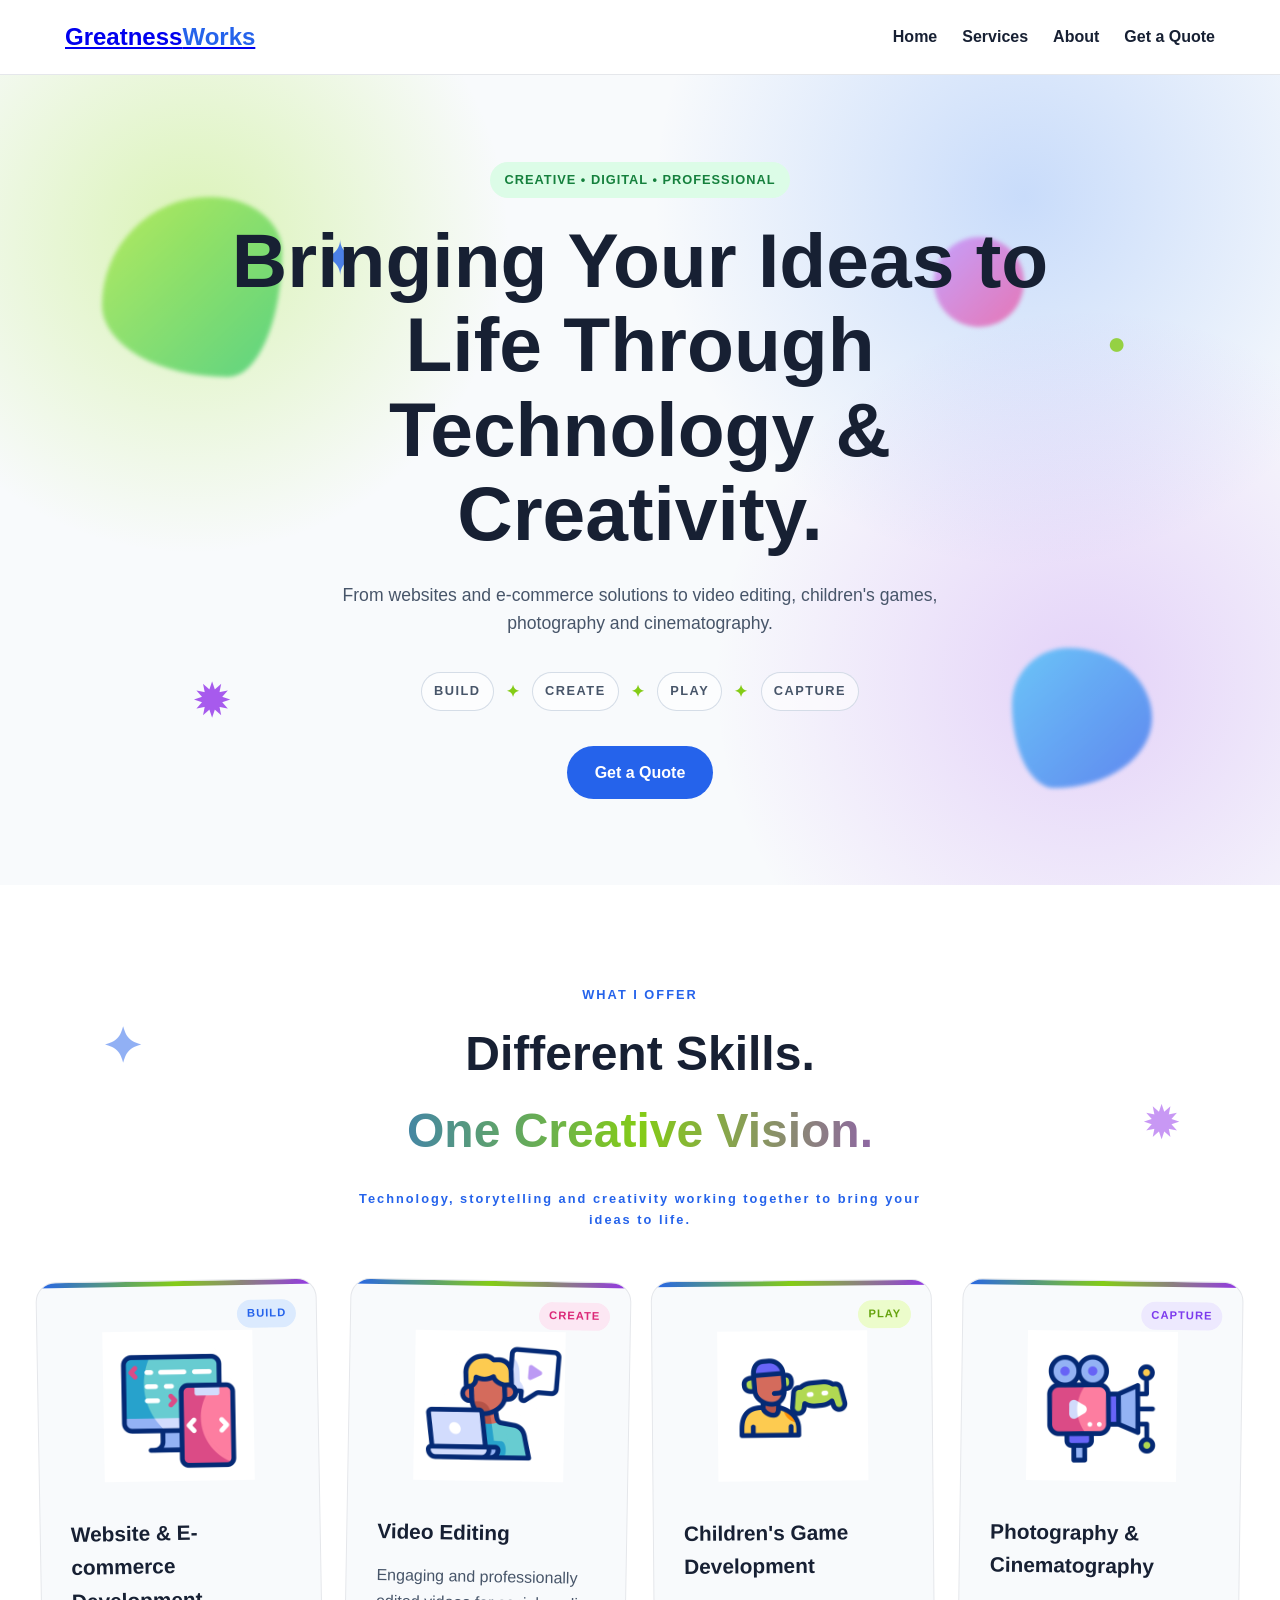
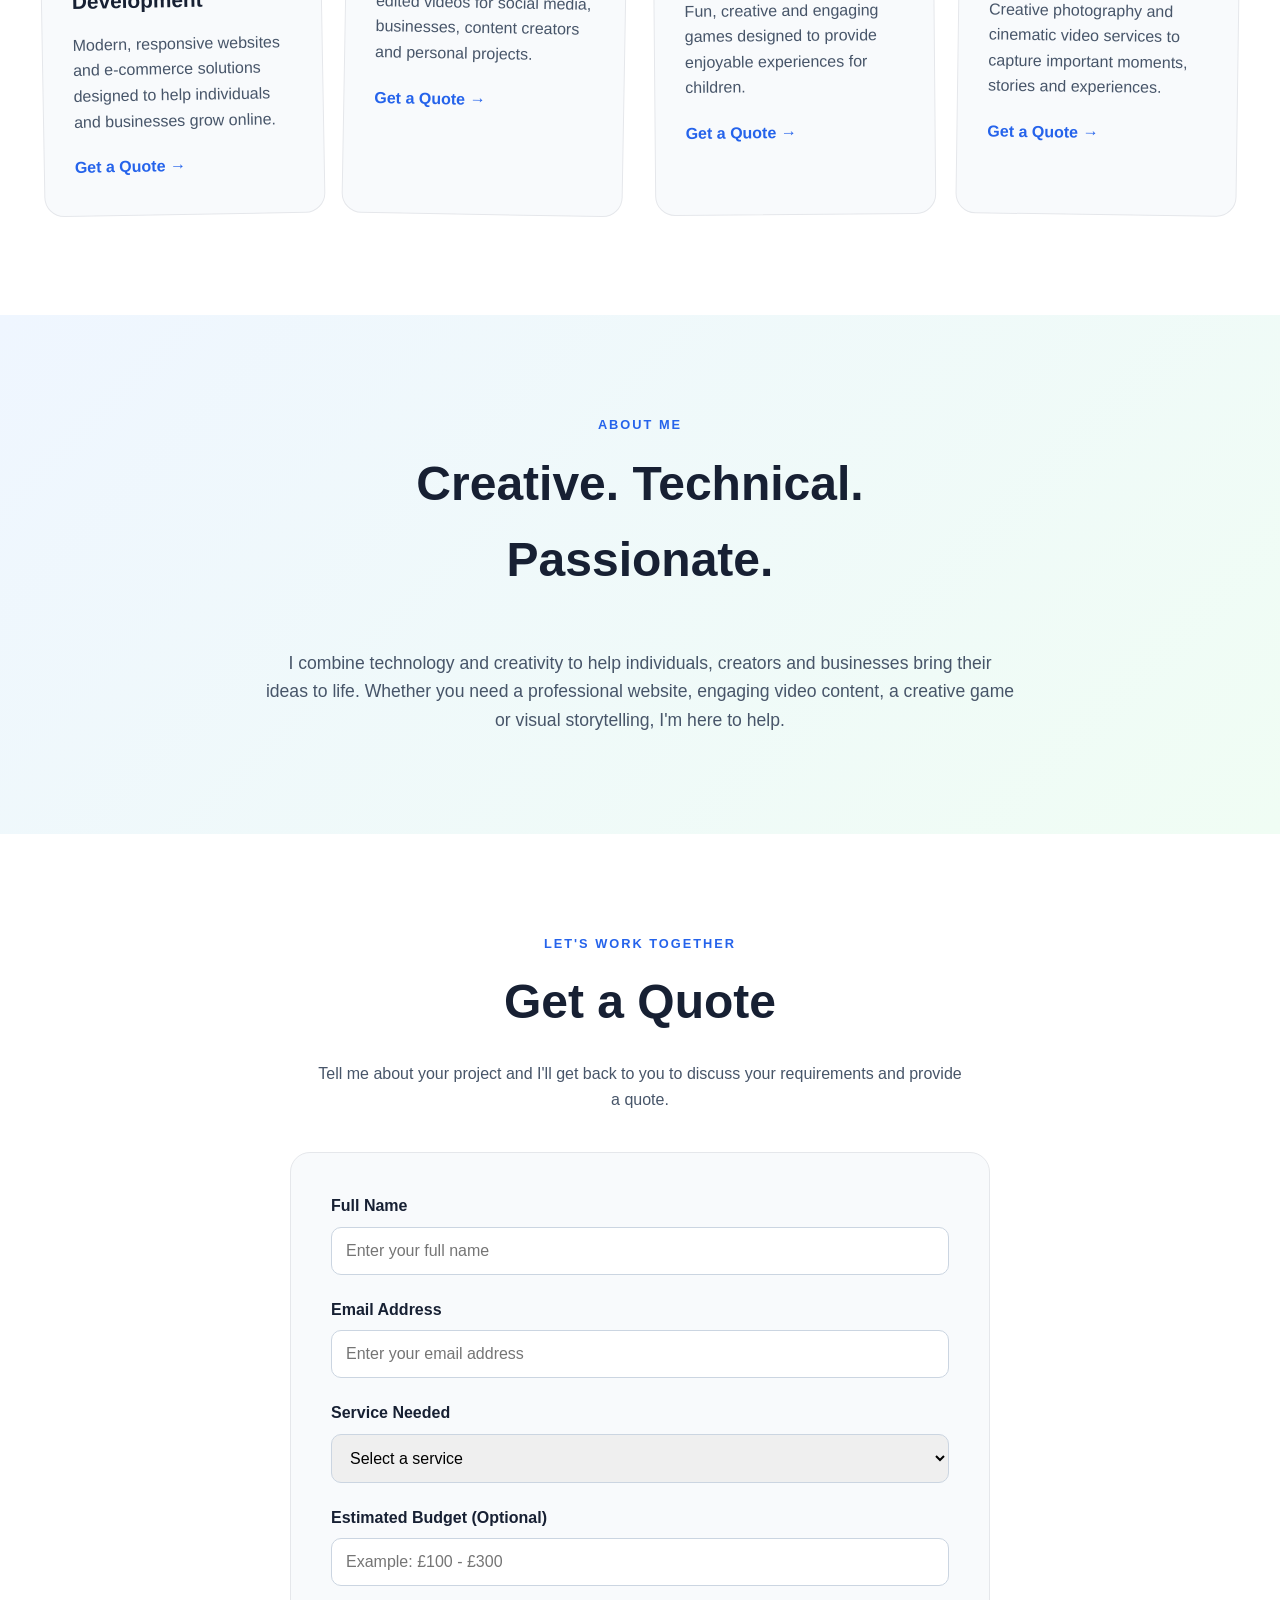
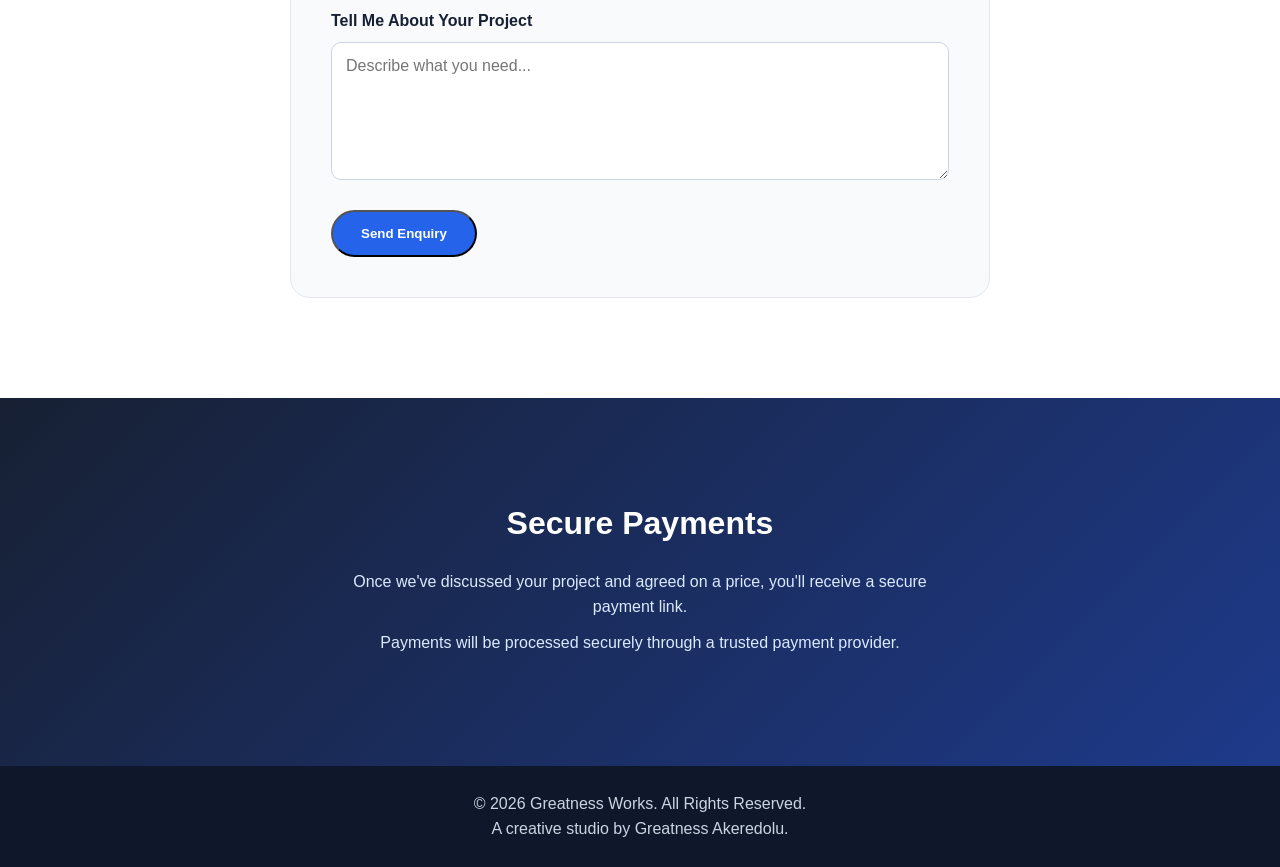
==== commit 1a45dd4d: "I changed the website name and footer from Creative studios to Greatness Works" ====
--- a/index.html
+++ b/index.html
@@ -325,7 +325,9 @@
 
     <!-- Footer -->
     <footer>
-      <p>© 2026 CreativeStudio. All Rights Reserved.</p>
+      <p>© 2026 Greatness Works. All Rights Reserved.</p>
+
+      <p class="founder-credit">A creative studio by Greatness Akeredolu.</p>
     </footer>
 
     <script src="script.js"></script>
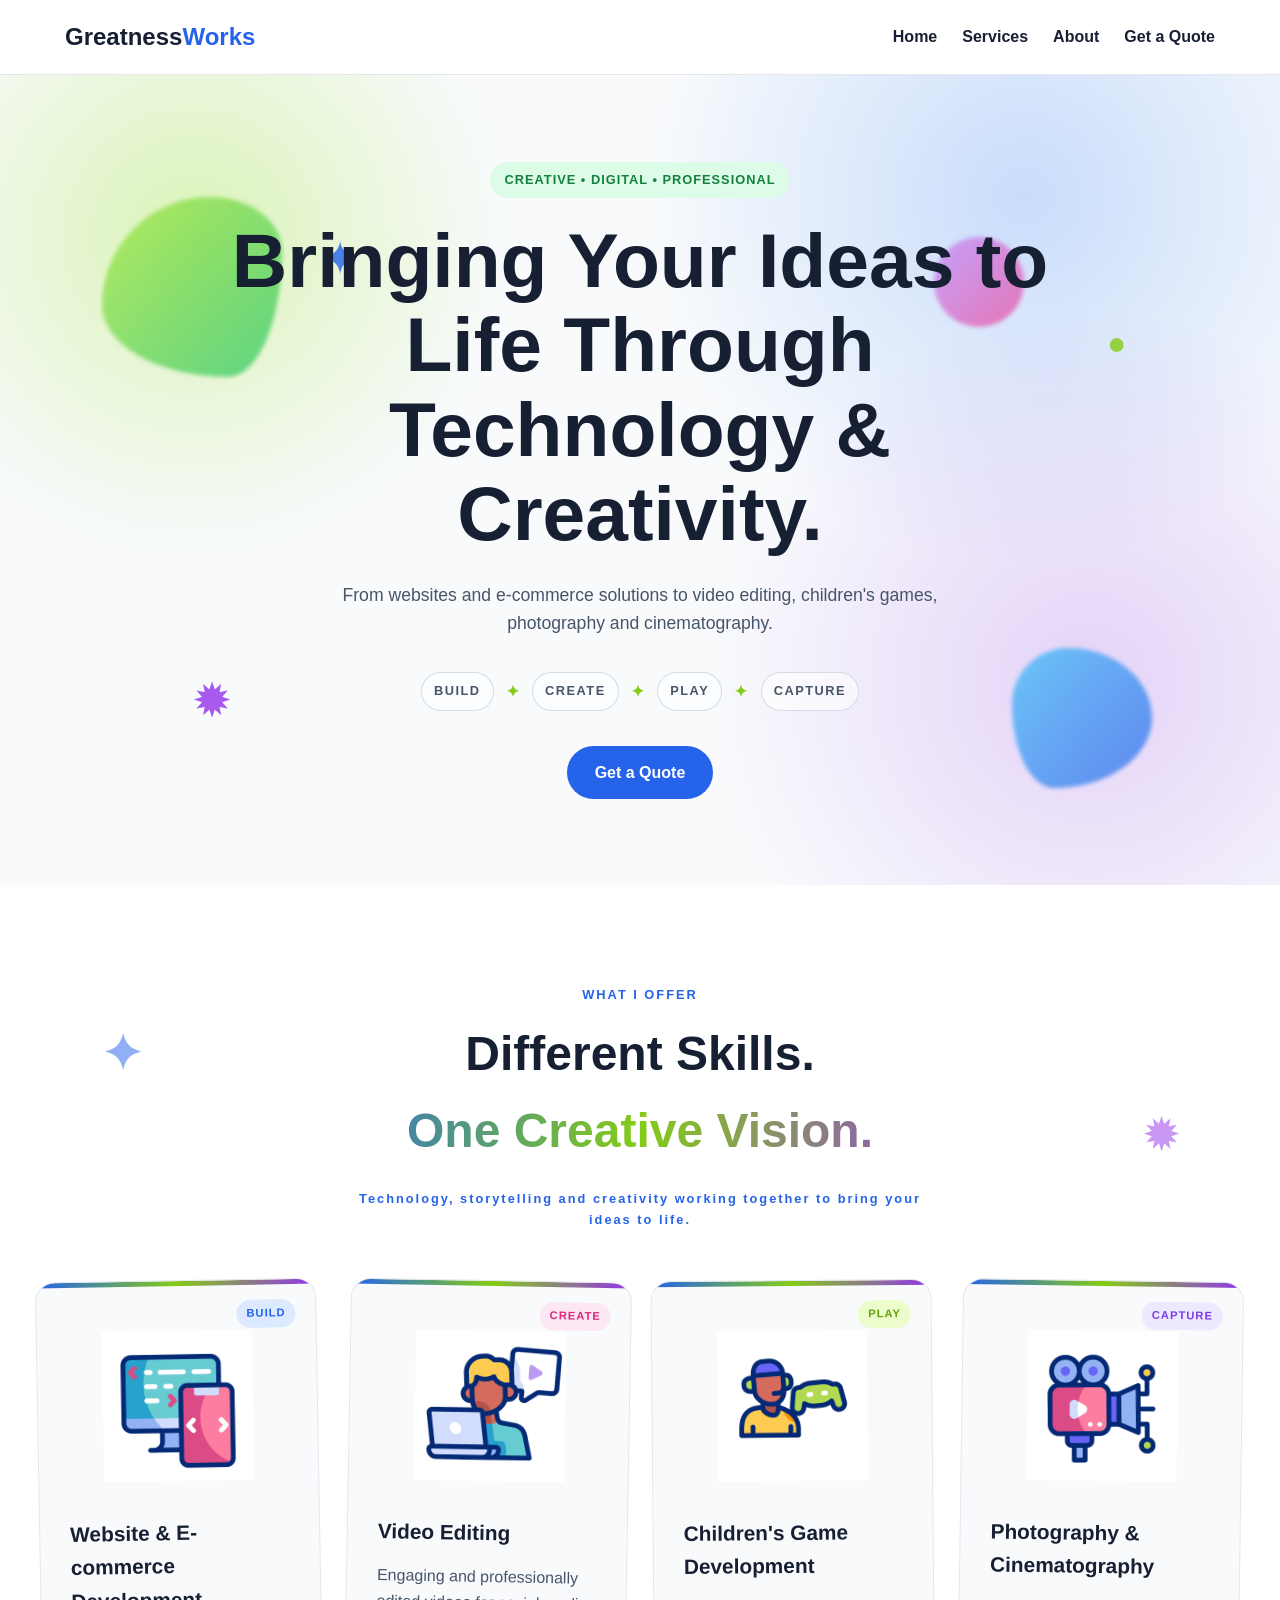
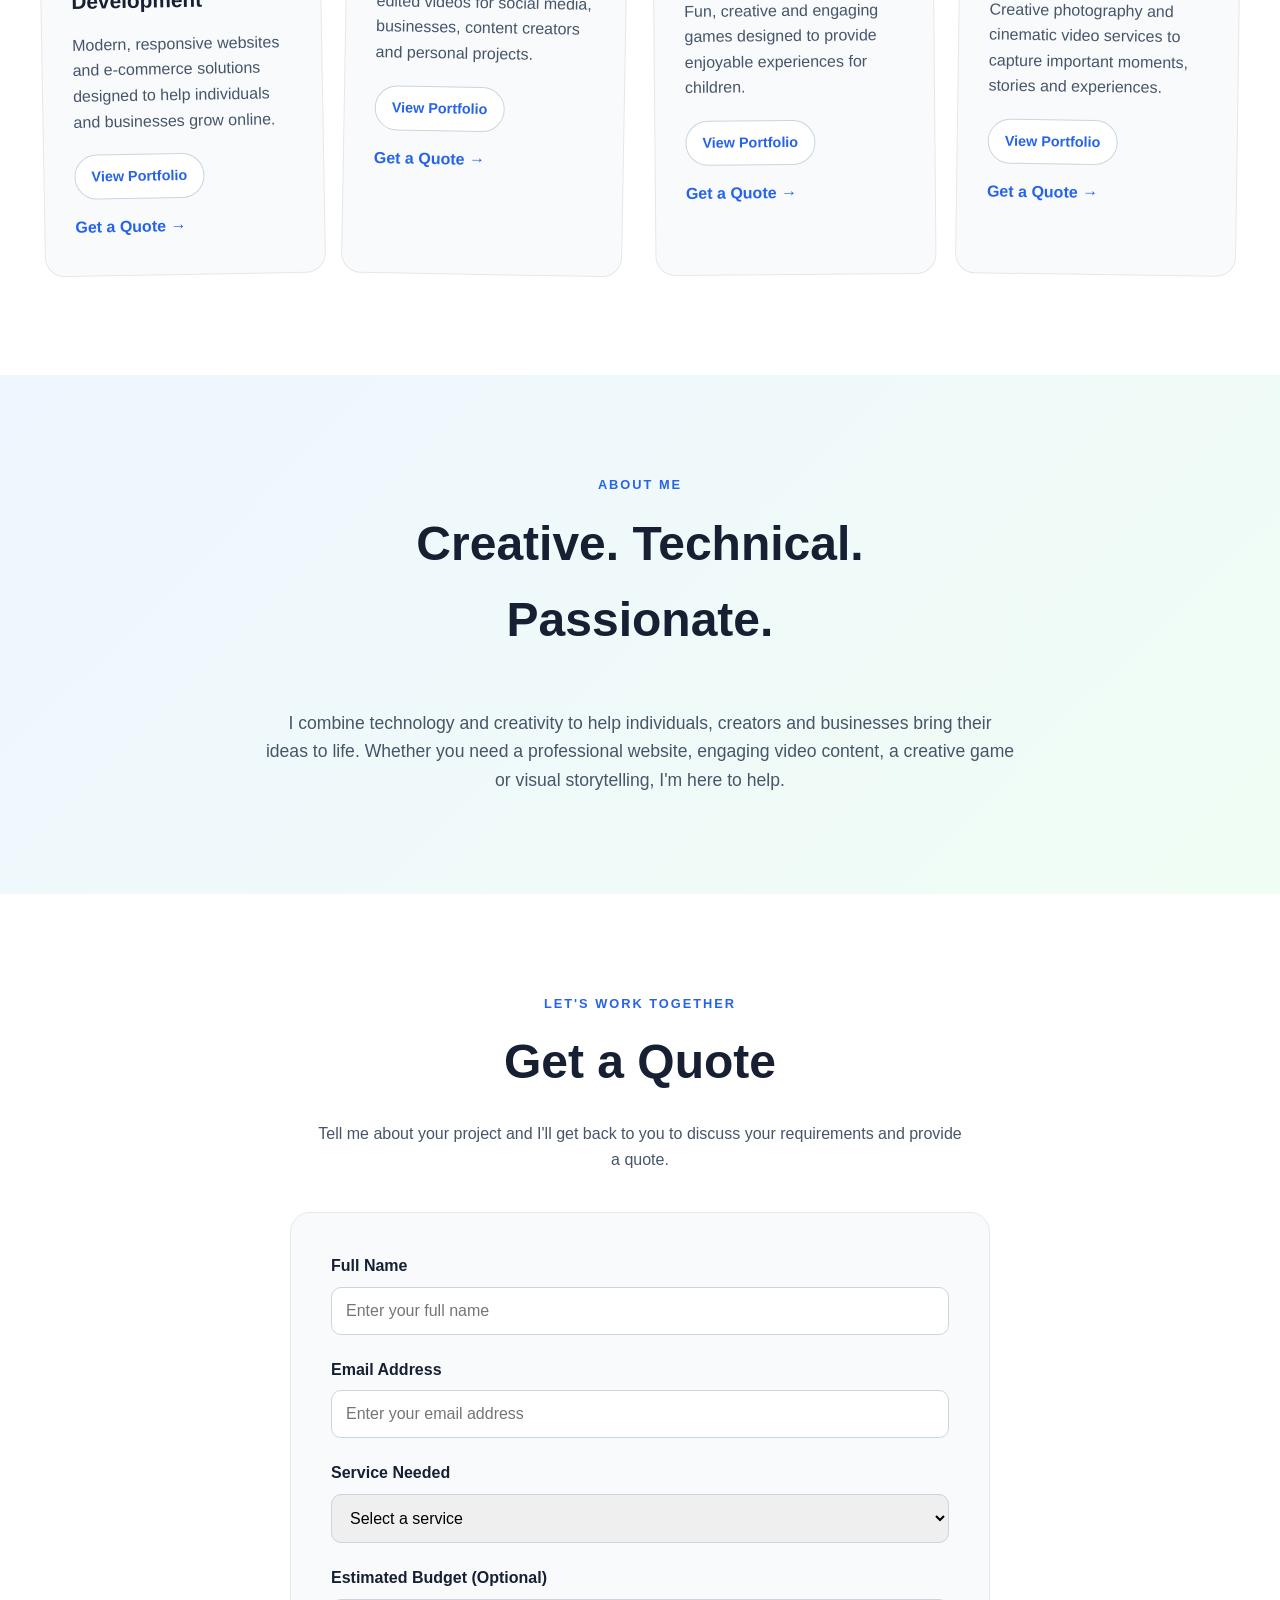
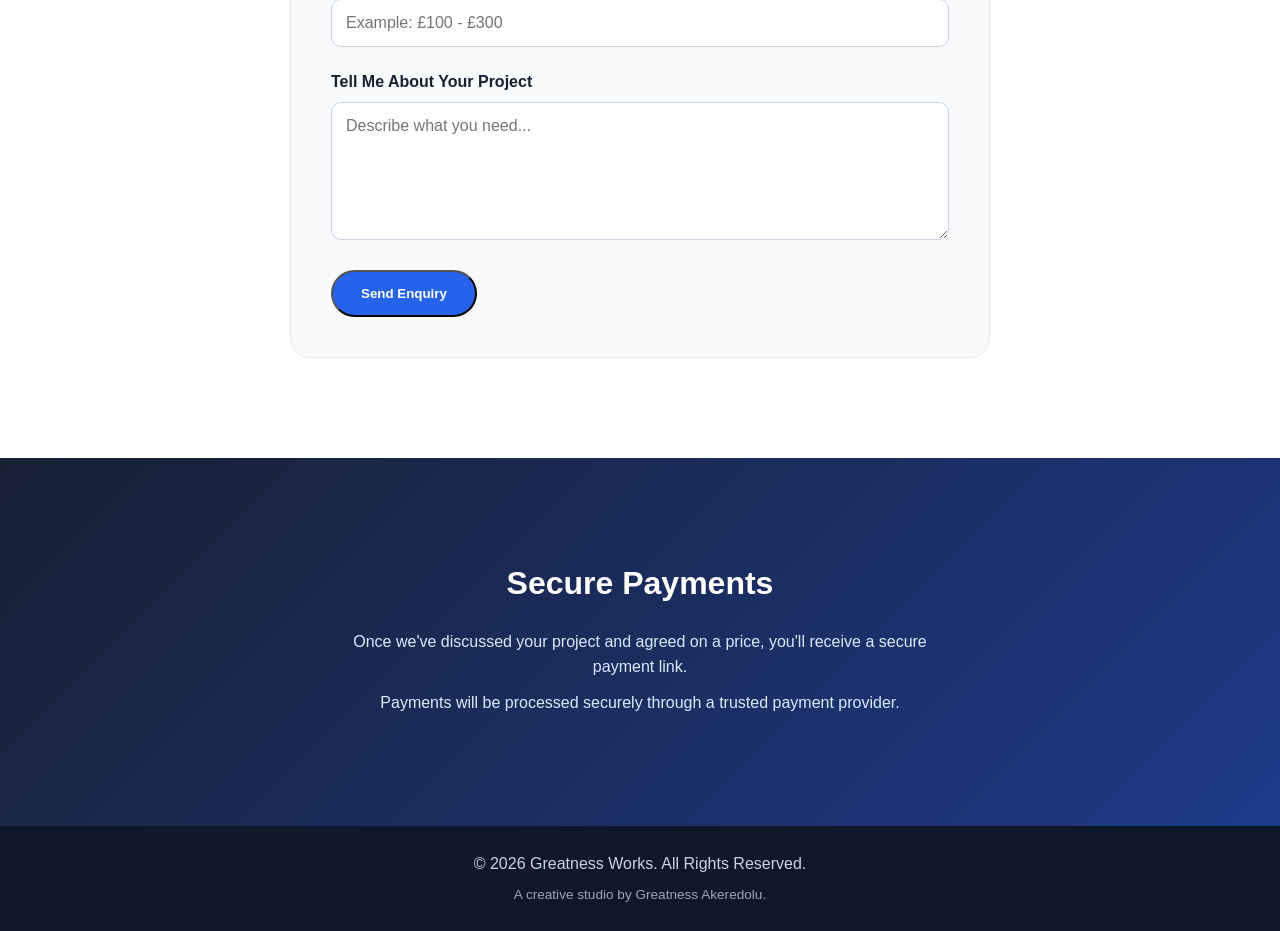
==== commit 1c09d226: "I created a portfolio page for each services and a preview" ====
--- a/index.html
+++ b/index.html
@@ -114,13 +114,19 @@
               help individuals and businesses grow online.
             </p>
 
-            <a
-              href="#contact"
-              class="service-quote-button"
-              data-service="website"
-            >
-              Get a Quote →
-            </a>
+            <div class="service-actions">
+              <a href="portfolio/web-development.html" class="portfolio-button">
+                View Portfolio
+              </a>
+
+              <a
+                href="#contact"
+                class="service-quote-button"
+                data-service="website"
+              >
+                Get a Quote →
+              </a>
+            </div>
           </article>
 
           <!-- Video Editing -->
@@ -139,13 +145,19 @@
               businesses, content creators and personal projects.
             </p>
 
-            <a
-              href="#contact"
-              class="service-quote-button"
-              data-service="video-editing"
-            >
-              Get a Quote →
-            </a>
+            <div class="service-actions">
+              <a href="portfolio/video-editing.html" class="portfolio-button">
+                View Portfolio
+              </a>
+
+              <a
+                href="#contact"
+                class="service-quote-button"
+                data-service="video-editing"
+              >
+                Get a Quote →
+              </a>
+            </div>
           </article>
 
           <!-- Game Development -->
@@ -164,13 +176,22 @@
               experiences for children.
             </p>
 
-            <a
-              href="#contact"
-              class="service-quote-button"
-              data-service="game-development"
-            >
-              Get a Quote →
-            </a>
+            <div class="service-actions">
+              <a
+                href="portfolio/game-development.html"
+                class="portfolio-button"
+              >
+                View Portfolio
+              </a>
+
+              <a
+                href="#contact"
+                class="service-quote-button"
+                data-service="game-development"
+              >
+                Get a Quote →
+              </a>
+            </div>
           </article>
 
           <!-- Photography -->
@@ -189,13 +210,19 @@
               important moments, stories and experiences.
             </p>
 
-            <a
-              href="#contact"
-              class="service-quote-button"
-              data-service="photography"
-            >
-              Get a Quote →
-            </a>
+            <div class="service-actions">
+              <a href="portfolio/photography.html" class="portfolio-button">
+                View Portfolio
+              </a>
+
+              <a
+                href="#contact"
+                class="service-quote-button"
+                data-service="photography"
+              >
+                Get a Quote →
+              </a>
+            </div>
           </article>
         </div>
       </section>
--- a/style.css
+++ b/style.css
@@ -3,476 +3,443 @@
 ========================= */
 
 * {
-    margin: 0;
-    padding: 0;
-    box-sizing: border-box;
+  margin: 0;
+  padding: 0;
+  box-sizing: border-box;
 }
 
 html {
-    scroll-behavior: smooth;
+  scroll-behavior: smooth;
 }
 
 body {
-    font-family: Arial, sans-serif;
-    background-color: #f8fafc;
-    color: #172033;
-    line-height: 1.6;
-}
-
+  font-family: Arial, sans-serif;
+  background-color: #f8fafc;
+  color: #172033;
+  line-height: 1.6;
+}
 
 /* =========================
    NAVIGATION
 ========================= */
 
 header {
-    position: sticky;
-    top: 0;
-    z-index: 1000;
-
-    background-color: rgba(255, 255, 255, 0.95);
-    backdrop-filter: blur(10px);
-
-    border-bottom: 1px solid #e5e7eb;
+  position: sticky;
+  top: 0;
+  z-index: 1000;
+
+  background-color: rgba(255, 255, 255, 0.95);
+  backdrop-filter: blur(10px);
+
+  border-bottom: 1px solid #e5e7eb;
 }
 
 nav {
-    max-width: 1200px;
-    margin: auto;
-    padding: 18px 25px;
-
-    display: flex;
-    justify-content: space-between;
-    align-items: center;
+  max-width: 1200px;
+  margin: auto;
+  padding: 18px 25px;
+
+  display: flex;
+  justify-content: space-between;
+  align-items: center;
 }
 
 .logo {
-    font-size: 1.5rem;
-    font-weight: 800;
+  font-size: 1.5rem;
+  font-weight: 800;
 }
 
 .logo span {
-    color: #2563eb;
+  color: #2563eb;
 }
 
 .nav-links {
-    display: flex;
-    gap: 25px;
-    list-style: none;
+  display: flex;
+  gap: 25px;
+  list-style: none;
 }
 
 .nav-links a {
-    color: #172033;
-    text-decoration: none;
-    font-weight: 600;
-
-    transition: color 0.3s ease;
+  color: #172033;
+  text-decoration: none;
+  font-weight: 600;
+
+  transition: color 0.3s ease;
 }
 
 .nav-links a:hover {
-    color: #2563eb;
-}
-
+  color: #2563eb;
+}
 
 /* =========================
    HERO SECTION
 ========================= */
 
 .hero {
-    min-height: 90vh;
-
-    display: flex;
-    align-items: center;
-    justify-content: center;
-
-    padding: 80px 25px;
-
-    text-align: center;
-
-    background:
-        radial-gradient(circle at top left, #d9f99d, transparent 35%),
-        radial-gradient(circle at bottom right, #bfdbfe, transparent 35%),
-        #f8fafc;
+  min-height: 90vh;
+
+  display: flex;
+  align-items: center;
+  justify-content: center;
+
+  padding: 80px 25px;
+
+  text-align: center;
+
+  background:
+    radial-gradient(circle at top left, #d9f99d, transparent 35%),
+    radial-gradient(circle at bottom right, #bfdbfe, transparent 35%), #f8fafc;
 }
 
 .hero-content {
-    max-width: 850px;
+  max-width: 850px;
 }
 
 .hero-tag {
-    display: inline-block;
-
-    margin-bottom: 20px;
-    padding: 8px 15px;
-
-    border-radius: 50px;
-
-    background-color: #dcfce7;
-    color: #15803d;
-
-    font-size: 0.8rem;
-    font-weight: bold;
-
-    letter-spacing: 1px;
+  display: inline-block;
+
+  margin-bottom: 20px;
+  padding: 8px 15px;
+
+  border-radius: 50px;
+
+  background-color: #dcfce7;
+  color: #15803d;
+
+  font-size: 0.8rem;
+  font-weight: bold;
+
+  letter-spacing: 1px;
 }
 
 .hero h2 {
-    font-size: clamp(2.5rem, 6vw, 5rem);
-
-    line-height: 1.1;
-
-    margin-bottom: 25px;
+  font-size: clamp(2.5rem, 6vw, 5rem);
+
+  line-height: 1.1;
+
+  margin-bottom: 25px;
 }
 
 .hero-description {
-    max-width: 650px;
-    margin: 0 auto 35px;
-
-    font-size: 1.1rem;
-    color: #475569;
-}
-
+  max-width: 650px;
+  margin: 0 auto 35px;
+
+  font-size: 1.1rem;
+  color: #475569;
+}
 
 /* =========================
    BUTTONS
 ========================= */
 
 .primary-button {
-    display: inline-block;
-
-    padding: 14px 28px;
-
-    background-color: #2563eb;
-    color: white;
-
-    border-radius: 50px;
-
-    text-decoration: none;
-    font-weight: bold;
-
-    transition:
-        transform 0.3s ease,
-        box-shadow 0.3s ease,
-        background-color 0.3s ease;
+  display: inline-block;
+
+  padding: 14px 28px;
+
+  background-color: #2563eb;
+  color: white;
+
+  border-radius: 50px;
+
+  text-decoration: none;
+  font-weight: bold;
+
+  transition:
+    transform 0.3s ease,
+    box-shadow 0.3s ease,
+    background-color 0.3s ease;
 }
 
 .primary-button:hover {
-    background-color: #1d4ed8;
-
-    transform: translateY(-3px);
-
-    box-shadow: 0 10px 25px rgba(37, 99, 235, 0.25);
-}
-
+  background-color: #1d4ed8;
+
+  transform: translateY(-3px);
+
+  box-shadow: 0 10px 25px rgba(37, 99, 235, 0.25);
+}
 
 /* =========================
    GENERAL SECTIONS
 ========================= */
 
 section {
-    padding: 100px 25px;
+  padding: 100px 25px;
 }
 
 .section-heading {
-    max-width: 700px;
-    margin: 0 auto 50px;
-
-    text-align: center;
+  max-width: 700px;
+  margin: 0 auto 50px;
+
+  text-align: center;
 }
 
 .section-heading p {
-    color: #2563eb;
-
-    font-size: 0.8rem;
-    font-weight: bold;
-
-    letter-spacing: 2px;
-
-    margin-bottom: 10px;
+  color: #2563eb;
+
+  font-size: 0.8rem;
+  font-weight: bold;
+
+  letter-spacing: 2px;
+
+  margin-bottom: 10px;
 }
 
 .section-heading h2 {
-    font-size: clamp(2rem, 4vw, 3rem);
-}
-
+  font-size: clamp(2rem, 4vw, 3rem);
+}
 
 /* =========================
    SERVICES
 ========================= */
 
 .services {
-    background-color: white;
+  background-color: white;
 }
 
 .services-container {
-    max-width: 1200px;
-    margin: auto;
-
-    display: grid;
-
-    grid-template-columns:
-        repeat(auto-fit, minmax(240px, 1fr));
-
-    gap: 25px;
+  max-width: 1200px;
+  margin: auto;
+
+  display: grid;
+
+  grid-template-columns: repeat(auto-fit, minmax(240px, 1fr));
+
+  gap: 25px;
 }
 
 .service-card {
-    padding: 35px 30px;
-
-    background-color: #f8fafc;
-
-    border: 1px solid #e5e7eb;
-
-    border-radius: 20px;
-
-    transition:
-        transform 0.3s ease,
-        box-shadow 0.3s ease;
+  padding: 35px 30px;
+
+  background-color: #f8fafc;
+
+  border: 1px solid #e5e7eb;
+
+  border-radius: 20px;
+
+  transition:
+    transform 0.3s ease,
+    box-shadow 0.3s ease;
 }
 
 .service-card:hover {
-    transform: translateY(-8px);
-
-    box-shadow:
-        0 20px 40px rgba(15, 23, 42, 0.1);
+  transform: translateY(-8px);
+
+  box-shadow: 0 20px 40px rgba(15, 23, 42, 0.1);
 }
 
 .service-icon {
-    width: 100%;
-    height: 180px;
-
-    display: flex;
-    justify-content: center;
-    align-items: center;
-
-    margin-bottom: 20px;
+  width: 100%;
+  height: 180px;
+
+  display: flex;
+  justify-content: center;
+  align-items: center;
+
+  margin-bottom: 20px;
 }
 
 .service-icon img {
-    width: 150px;
-    height: 150px;
-
-    object-fit: contain;
-
-    transition:
-        transform 0.4s ease;
+  width: 150px;
+  height: 150px;
+
+  object-fit: contain;
+
+  transition: transform 0.4s ease;
 }
 
 .service-card:hover .service-icon img {
-    transform:
-        scale(1.08)
-        rotate(-3deg);
+  transform: scale(1.08) rotate(-3deg);
 }
 
 .service-card h3 {
-    margin-bottom: 15px;
-
-    font-size: 1.3rem;
+  margin-bottom: 15px;
+
+  font-size: 1.3rem;
 }
 
 .service-card p {
-    margin-bottom: 20px;
-
-    color: #475569;
+  margin-bottom: 20px;
+
+  color: #475569;
 }
 
 .service-card a {
-    color: #2563eb;
-
-    text-decoration: none;
-
-    font-weight: bold;
-}
-
+  color: #2563eb;
+
+  text-decoration: none;
+
+  font-weight: bold;
+}
 
 /* =========================
    ABOUT
 ========================= */
 
 .about {
-    text-align: center;
-
-    background:
-        linear-gradient(
-            135deg,
-            #eff6ff,
-            #f0fdf4
-        );
+  text-align: center;
+
+  background: linear-gradient(135deg, #eff6ff, #f0fdf4);
 }
 
 .about-description {
-    max-width: 750px;
-
-    margin: auto;
-
-    font-size: 1.1rem;
-
-    color: #475569;
-}
-
+  max-width: 750px;
+
+  margin: auto;
+
+  font-size: 1.1rem;
+
+  color: #475569;
+}
 
 /* =========================
    CONTACT FORM
 ========================= */
 
 .contact {
-    background-color: white;
+  background-color: white;
 }
 
 .contact-description {
-    max-width: 650px;
-
-    margin:
-        -30px auto 40px;
-
-    text-align: center;
-
-    color: #475569;
+  max-width: 650px;
+
+  margin: -30px auto 40px;
+
+  text-align: center;
+
+  color: #475569;
 }
 
 form {
-    max-width: 700px;
-
-    margin: auto;
-
-    padding: 40px;
-
-    border-radius: 20px;
-
-    background-color: #f8fafc;
-
-    border:
-        1px solid #e5e7eb;
+  max-width: 700px;
+
+  margin: auto;
+
+  padding: 40px;
+
+  border-radius: 20px;
+
+  background-color: #f8fafc;
+
+  border: 1px solid #e5e7eb;
 }
 
 .form-group {
-    margin-bottom: 22px;
+  margin-bottom: 22px;
 }
 
 .form-group label {
-    display: block;
-
-    margin-bottom: 8px;
-
-    font-weight: bold;
+  display: block;
+
+  margin-bottom: 8px;
+
+  font-weight: bold;
 }
 
 .form-group input,
 .form-group select,
 .form-group textarea {
-    width: 100%;
-
-    padding: 14px;
-
-    border:
-        1px solid #cbd5e1;
-
-    border-radius: 10px;
-
-    font-size: 1rem;
-
-    font-family: inherit;
-
-    transition:
-        border-color 0.3s ease,
-        box-shadow 0.3s ease;
+  width: 100%;
+
+  padding: 14px;
+
+  border: 1px solid #cbd5e1;
+
+  border-radius: 10px;
+
+  font-size: 1rem;
+
+  font-family: inherit;
+
+  transition:
+    border-color 0.3s ease,
+    box-shadow 0.3s ease;
 }
 
 .form-group input:focus,
 .form-group select:focus,
 .form-group textarea:focus {
-    outline: none;
-
-    border-color: #2563eb;
-
-    box-shadow:
-        0 0 0 3px rgba(37, 99, 235, 0.1);
+  outline: none;
+
+  border-color: #2563eb;
+
+  box-shadow: 0 0 0 3px rgba(37, 99, 235, 0.1);
 }
 
 textarea {
-    resize: vertical;
-}
-
+  resize: vertical;
+}
 
 /* =========================
    PAYMENT SECTION
 ========================= */
 
 .payment {
-    text-align: center;
-
-    color: white;
-
-    background:
-        linear-gradient(
-            135deg,
-            #172033,
-            #1e3a8a
-        );
+  text-align: center;
+
+  color: white;
+
+  background: linear-gradient(135deg, #172033, #1e3a8a);
 }
 
 .payment h2 {
-    margin-bottom: 20px;
-
-    font-size: 2rem;
+  margin-bottom: 20px;
+
+  font-size: 2rem;
 }
 
 .payment p {
-    max-width: 600px;
-
-    margin:
-        10px auto;
-
-    color: #dbeafe;
-}
-
+  max-width: 600px;
+
+  margin: 10px auto;
+
+  color: #dbeafe;
+}
 
 /* =========================
    FOOTER
 ========================= */
 
 footer {
-    padding: 25px;
-
-    text-align: center;
-
-    background-color: #0f172a;
-
-    color: #cbd5e1;
-}
-
+  padding: 25px;
+
+  text-align: center;
+
+  background-color: #0f172a;
+
+  color: #cbd5e1;
+}
 
 /* =========================
    MOBILE RESPONSIVENESS
 ========================= */
 
 @media (max-width: 768px) {
-
-    nav {
-        flex-direction: column;
-
-        gap: 15px;
-    }
-
-    .nav-links {
-        flex-wrap: wrap;
-
-        justify-content: center;
-
-        gap: 15px;
-    }
-
-    .hero {
-        min-height: 80vh;
-    }
-
-    section {
-        padding: 70px 20px;
-    }
-
-    form {
-        padding: 25px 20px;
-    }
-
+  nav {
+    flex-direction: column;
+
+    gap: 15px;
+  }
+
+  .nav-links {
+    flex-wrap: wrap;
+
+    justify-content: center;
+
+    gap: 15px;
+  }
+
+  .hero {
+    min-height: 80vh;
+  }
+
+  section {
+    padding: 70px 20px;
+  }
+
+  form {
+    padding: 25px 20px;
+  }
 }
 
 /* =========================
@@ -480,244 +447,193 @@
 ========================= */
 
 .hero {
-    position: relative;
-    overflow: hidden;
-
-    background:
-        radial-gradient(
-            circle at 15% 20%,
-            rgba(163, 230, 53, 0.35),
-            transparent 25%
-        ),
-        radial-gradient(
-            circle at 85% 75%,
-            rgba(147, 51, 234, 0.20),
-            transparent 30%
-        ),
-        radial-gradient(
-            circle at 80% 15%,
-            rgba(59, 130, 246, 0.25),
-            transparent 30%
-        ),
-        #f8fafc;
-}
-
+  position: relative;
+  overflow: hidden;
+
+  background:
+    radial-gradient(
+      circle at 15% 20%,
+      rgba(163, 230, 53, 0.35),
+      transparent 25%
+    ),
+    radial-gradient(
+      circle at 85% 75%,
+      rgba(147, 51, 234, 0.2),
+      transparent 30%
+    ),
+    radial-gradient(
+      circle at 80% 15%,
+      rgba(59, 130, 246, 0.25),
+      transparent 30%
+    ),
+    #f8fafc;
+}
 
 /* Keep hero content above decorations */
 
 .hero-content {
-    position: relative;
-    z-index: 2;
-}
-
+  position: relative;
+  z-index: 2;
+}
 
 /* Floating shapes */
 
 .creative-shape {
-    position: absolute;
-
-    border-radius: 50%;
-
-    filter: blur(2px);
-
-    opacity: 0.7;
-
-    animation: float 8s ease-in-out infinite;
-}
-
+  position: absolute;
+
+  border-radius: 50%;
+
+  filter: blur(2px);
+
+  opacity: 0.7;
+
+  animation: float 8s ease-in-out infinite;
+}
 
 /* Green blob */
 
 .shape-one {
-    width: 180px;
-    height: 180px;
-
-    background:
-        linear-gradient(
-            135deg,
-            #a3e635,
-            #22c55e
-        );
-
-    top: 15%;
-    left: 8%;
-
-    border-radius:
-        60% 40% 30% 70% /
-        60% 30% 70% 40%;
-}
-
+  width: 180px;
+  height: 180px;
+
+  background: linear-gradient(135deg, #a3e635, #22c55e);
+
+  top: 15%;
+  left: 8%;
+
+  border-radius: 60% 40% 30% 70% / 60% 30% 70% 40%;
+}
 
 /* Blue blob */
 
 .shape-two {
-    width: 140px;
-    height: 140px;
-
-    background:
-        linear-gradient(
-            135deg,
-            #38bdf8,
-            #2563eb
-        );
-
-    bottom: 12%;
-    right: 10%;
-
-    animation-delay: 2s;
-
-    border-radius:
-        40% 60% 70% 30% /
-        40% 50% 50% 60%;
-}
-
+  width: 140px;
+  height: 140px;
+
+  background: linear-gradient(135deg, #38bdf8, #2563eb);
+
+  bottom: 12%;
+  right: 10%;
+
+  animation-delay: 2s;
+
+  border-radius: 40% 60% 70% 30% / 40% 50% 50% 60%;
+}
 
 /* Purple blob */
 
 .shape-three {
-    width: 90px;
-    height: 90px;
-
-    background:
-        linear-gradient(
-            135deg,
-            #c084fc,
-            #ec4899
-        );
-
-    top: 20%;
-    right: 20%;
-
-    animation-delay: 4s;
-}
-
+  width: 90px;
+  height: 90px;
+
+  background: linear-gradient(135deg, #c084fc, #ec4899);
+
+  top: 20%;
+  right: 20%;
+
+  animation-delay: 4s;
+}
 
 /* Creative symbols */
 
 .creative-symbol {
-    position: absolute;
-
-    z-index: 1;
-
-    font-size: 3rem;
-
-    animation: float 6s ease-in-out infinite;
-
-    opacity: 0.8;
-}
-
+  position: absolute;
+
+  z-index: 1;
+
+  font-size: 3rem;
+
+  animation: float 6s ease-in-out infinite;
+
+  opacity: 0.8;
+}
 
 .symbol-one {
-    color: #2563eb;
-
-    top: 18%;
-    left: 25%;
-}
-
+  color: #2563eb;
+
+  top: 18%;
+  left: 25%;
+}
 
 .symbol-two {
-    color: #9333ea;
-
-    bottom: 18%;
-    left: 15%;
-
-    animation-delay: 2s;
-}
-
+  color: #9333ea;
+
+  bottom: 18%;
+  left: 15%;
+
+  animation-delay: 2s;
+}
 
 .symbol-three {
-    color: #84cc16;
-
-    top: 30%;
-    right: 12%;
-
-    font-size: 2rem;
-
-    animation-delay: 3s;
-}
-
+  color: #84cc16;
+
+  top: 30%;
+  right: 12%;
+
+  font-size: 2rem;
+
+  animation-delay: 3s;
+}
 
 /* Floating animation */
 
 @keyframes float {
-
-    0%,
-    100% {
-        transform:
-            translateY(0px)
-            rotate(0deg);
-    }
-
-    50% {
-        transform:
-            translateY(-20px)
-            rotate(8deg);
-    }
-
-}
-
+  0%,
+  100% {
+    transform: translateY(0px) rotate(0deg);
+  }
+
+  50% {
+    transform: translateY(-20px) rotate(8deg);
+  }
+}
 
 /* Creative service card personality */
 
 .service-card {
-    position: relative;
-
-    overflow: hidden;
-}
-
+  position: relative;
+
+  overflow: hidden;
+}
 
 /* Color accent at top */
 
 .service-card::before {
-    content: "";
-
-    position: absolute;
-
-    top: 0;
-    left: 0;
-
-    width: 100%;
-    height: 5px;
-
-    background:
-        linear-gradient(
-            90deg,
-            #2563eb,
-            #84cc16,
-            #9333ea
-        );
-}
-
+  content: "";
+
+  position: absolute;
+
+  top: 0;
+  left: 0;
+
+  width: 100%;
+  height: 5px;
+
+  background: linear-gradient(90deg, #2563eb, #84cc16, #9333ea);
+}
 
 /* Slight personality differences */
 
 .service-card:nth-child(1) {
-    transform: rotate(-1deg);
-}
-
+  transform: rotate(-1deg);
+}
 
 .service-card:nth-child(2) {
-    transform: rotate(1deg);
-}
-
+  transform: rotate(1deg);
+}
 
 .service-card:nth-child(3) {
-    transform: rotate(-0.5deg);
-}
-
+  transform: rotate(-0.5deg);
+}
 
 .service-card:nth-child(4) {
-    transform: rotate(0.8deg);
-}
-
+  transform: rotate(0.8deg);
+}
 
 /* Maintain hover effect */
 
 .service-card:hover {
-    transform:
-        translateY(-10px)
-        rotate(0deg)
-        scale(1.02);
+  transform: translateY(-10px) rotate(0deg) scale(1.02);
 }
 
 /* =========================
@@ -725,246 +641,206 @@
 ========================= */
 
 .services {
-    position: relative;
-
-    overflow: hidden;
-}
-
+  position: relative;
+
+  overflow: hidden;
+}
 
 /* Heading highlight */
 
 .section-heading h2 span {
-    display: block;
-
-    background:
-        linear-gradient(
-            90deg,
-            #2563eb,
-            #84cc16,
-            #9333ea
-        );
-
-    -webkit-background-clip: text;
-    background-clip: text;
-
-    color: transparent;
-}
-
+  display: block;
+
+  background: linear-gradient(90deg, #2563eb, #84cc16, #9333ea);
+
+  -webkit-background-clip: text;
+  background-clip: text;
+
+  color: transparent;
+}
 
 /* Creative subtitle */
 
 .creative-subheading {
-    max-width: 600px;
-
-    margin: 20px auto 0;
-
-    color: #64748b;
-
-    font-size: 1rem;
-
-    letter-spacing: 0;
-}
-
+  max-width: 600px;
+
+  margin: 20px auto 0;
+
+  color: #64748b;
+
+  font-size: 1rem;
+
+  letter-spacing: 0;
+}
 
 /* Decorative container */
 
 .creative-section-decoration {
-    position: absolute;
-
-    inset: 0;
-
-    pointer-events: none;
-}
-
+  position: absolute;
+
+  inset: 0;
+
+  pointer-events: none;
+}
 
 /* Creative doodles */
 
 .doodle {
-    position: absolute;
-
-    font-weight: bold;
-
-    opacity: 0.5;
-
-    animation:
-        doodleFloat
-        7s
-        ease-in-out
-        infinite;
-}
-
+  position: absolute;
+
+  font-weight: bold;
+
+  opacity: 0.5;
+
+  animation: doodleFloat 7s ease-in-out infinite;
+}
 
 .doodle-one {
-    top: 12%;
-    left: 8%;
-
-    color: #2563eb;
-
-    font-size: 3rem;
-}
-
+  top: 12%;
+  left: 8%;
+
+  color: #2563eb;
+
+  font-size: 3rem;
+}
 
 .doodle-two {
-    top: 20%;
-    right: 8%;
-
-    color: #9333ea;
-
-    font-size: 2.5rem;
-
-    animation-delay: 2s;
-}
-
+  top: 20%;
+  right: 8%;
+
+  color: #9333ea;
+
+  font-size: 2.5rem;
+
+  animation-delay: 2s;
+}
 
 .doodle-three {
-    bottom: 15%;
-    left: 5%;
-
-    color: #84cc16;
-
-    font-size: 3rem;
-
-    animation-delay: 4s;
-}
-
+  bottom: 15%;
+  left: 5%;
+
+  color: #84cc16;
+
+  font-size: 3rem;
+
+  animation-delay: 4s;
+}
 
 /* Doodle movement */
 
 @keyframes doodleFloat {
-
-    0%,
-    100% {
-
-        transform:
-            translateY(0)
-            rotate(0deg);
-
-    }
-
-    50% {
-
-        transform:
-            translateY(-15px)
-            rotate(10deg);
-
-    }
-
+  0%,
+  100% {
+    transform: translateY(0) rotate(0deg);
+  }
+
+  50% {
+    transform: translateY(-15px) rotate(10deg);
+  }
 }
 
 /* =========================
    SERVICE PERSONALITY
 ========================= */
 
-
 /* Website Development */
 
 .service-card:nth-child(1)::after {
-
-    content: "BUILD";
-
-    position: absolute;
-
-    top: 20px;
-    right: 20px;
-
-    padding: 5px 10px;
-
-    border-radius: 50px;
-
-    background-color: #dbeafe;
-
-    color: #2563eb;
-
-    font-size: 0.7rem;
-
-    font-weight: bold;
-
-    letter-spacing: 1px;
-
-}
-
+  content: "BUILD";
+
+  position: absolute;
+
+  top: 20px;
+  right: 20px;
+
+  padding: 5px 10px;
+
+  border-radius: 50px;
+
+  background-color: #dbeafe;
+
+  color: #2563eb;
+
+  font-size: 0.7rem;
+
+  font-weight: bold;
+
+  letter-spacing: 1px;
+}
 
 /* Video Editing */
 
 .service-card:nth-child(2)::after {
-
-    content: "CREATE";
-
-    position: absolute;
-
-    top: 20px;
-    right: 20px;
-
-    padding: 5px 10px;
-
-    border-radius: 50px;
-
-    background-color: #fce7f3;
-
-    color: #db2777;
-
-    font-size: 0.7rem;
-
-    font-weight: bold;
-
-    letter-spacing: 1px;
-
-}
-
+  content: "CREATE";
+
+  position: absolute;
+
+  top: 20px;
+  right: 20px;
+
+  padding: 5px 10px;
+
+  border-radius: 50px;
+
+  background-color: #fce7f3;
+
+  color: #db2777;
+
+  font-size: 0.7rem;
+
+  font-weight: bold;
+
+  letter-spacing: 1px;
+}
 
 /* Game Development */
 
 .service-card:nth-child(3)::after {
-
-    content: "PLAY";
-
-    position: absolute;
-
-    top: 20px;
-    right: 20px;
-
-    padding: 5px 10px;
-
-    border-radius: 50px;
-
-    background-color: #ecfccb;
-
-    color: #65a30d;
-
-    font-size: 0.7rem;
-
-    font-weight: bold;
-
-    letter-spacing: 1px;
-
-}
-
+  content: "PLAY";
+
+  position: absolute;
+
+  top: 20px;
+  right: 20px;
+
+  padding: 5px 10px;
+
+  border-radius: 50px;
+
+  background-color: #ecfccb;
+
+  color: #65a30d;
+
+  font-size: 0.7rem;
+
+  font-weight: bold;
+
+  letter-spacing: 1px;
+}
 
 /* Photography */
 
 .service-card:nth-child(4)::after {
-
-    content: "CAPTURE";
-
-    position: absolute;
-
-    top: 20px;
-    right: 20px;
-
-    padding: 5px 10px;
-
-    border-radius: 50px;
-
-    background-color: #ede9fe;
-
-    color: #7c3aed;
-
-    font-size: 0.7rem;
-
-    font-weight: bold;
-
-    letter-spacing: 1px;
-
+  content: "CAPTURE";
+
+  position: absolute;
+
+  top: 20px;
+  right: 20px;
+
+  padding: 5px 10px;
+
+  border-radius: 50px;
+
+  background-color: #ede9fe;
+
+  color: #7c3aed;
+
+  font-size: 0.7rem;
+
+  font-weight: bold;
+
+  letter-spacing: 1px;
 }
 
 /* =========================
@@ -972,53 +848,50 @@
 ========================= */
 
 .creative-skills {
-    display: flex;
-
-    justify-content: center;
-    align-items: center;
-
-    flex-wrap: wrap;
-
-    gap: 12px;
-
-    margin: 0 auto 35px;
-
-    font-size: 0.8rem;
-
-    font-weight: 800;
-
-    letter-spacing: 1.5px;
-
-    color: #475569;
-}
-
+  display: flex;
+
+  justify-content: center;
+  align-items: center;
+
+  flex-wrap: wrap;
+
+  gap: 12px;
+
+  margin: 0 auto 35px;
+
+  font-size: 0.8rem;
+
+  font-weight: 800;
+
+  letter-spacing: 1.5px;
+
+  color: #475569;
+}
 
 .creative-skills span:not(.skill-symbol) {
-    padding: 8px 12px;
-
-    border-radius: 50px;
-
-    background-color: rgba(255, 255, 255, 0.6);
-
-    border: 1px solid rgba(203, 213, 225, 0.8);
-
-    transition:
-        transform 0.3s ease,
-        background-color 0.3s ease;
-}
-
+  padding: 8px 12px;
+
+  border-radius: 50px;
+
+  background-color: rgba(255, 255, 255, 0.6);
+
+  border: 1px solid rgba(203, 213, 225, 0.8);
+
+  transition:
+    transform 0.3s ease,
+    background-color 0.3s ease;
+}
 
 .creative-skills span:not(.skill-symbol):hover {
-    transform: translateY(-4px);
-
-    background-color: white;
-}
-
+  transform: translateY(-4px);
+
+  background-color: white;
+}
 
 .skill-symbol {
-    color: #84cc16;
-
-    font-size: 1rem;
+  color: #84cc16;
+
+  font-size: 1rem;
 }
 
 /* =========================
@@ -1026,66 +899,460 @@
 ========================= */
 
 .form-message {
-    max-width: 600px;
-
-    margin: 20px auto;
-
-    padding: 16px 20px;
-
-    border-radius: 12px;
-
-    font-weight: 600;
-
-    text-align: center;
-
-    animation:
-        messageAppear
-        0.4s
-        ease;
-}
-
+  max-width: 600px;
+
+  margin: 20px auto;
+
+  padding: 16px 20px;
+
+  border-radius: 12px;
+
+  font-weight: 600;
+
+  text-align: center;
+
+  animation: messageAppear 0.4s ease;
+}
 
 .form-message.success {
-    background-color: #ecfdf5;
-
-    color: #166534;
-
-    border: 1px solid #86efac;
-}
-
+  background-color: #ecfdf5;
+
+  color: #166534;
+
+  border: 1px solid #86efac;
+}
 
 .form-message.error {
-    background-color: #fef2f2;
-
-    color: #991b1b;
-
-    border: 1px solid #fca5a5;
-}
-
+  background-color: #fef2f2;
+
+  color: #991b1b;
+
+  border: 1px solid #fca5a5;
+}
 
 @keyframes messageAppear {
-
-    from {
-        opacity: 0;
-
-        transform:
-            translateY(10px);
-    }
-
-    to {
-        opacity: 1;
-
-        transform:
-            translateY(0);
-    }
-
-}
-
+  from {
+    opacity: 0;
+
+    transform: translateY(10px);
+  }
+
+  to {
+    opacity: 1;
+
+    transform: translateY(0);
+  }
+}
 
 /* Disabled button */
 
 button:disabled {
-    opacity: 0.7;
-
-    cursor: not-allowed;
-}+  opacity: 0.7;
+
+  cursor: not-allowed;
+}
+
+.founder-credit {
+  margin-top: 8px;
+
+  font-size: 0.85rem;
+
+  opacity: 0.75;
+}
+
+/* =========================
+   SERVICE ACTION BUTTONS
+========================= */
+
+.service-actions {
+  display: flex;
+  align-items: center;
+  gap: 15px;
+  flex-wrap: wrap;
+}
+
+/* Portfolio Button */
+
+.portfolio-button {
+  display: inline-flex;
+  align-items: center;
+  justify-content: center;
+
+  padding: 10px 16px;
+
+  border: 1px solid #cbd5e1;
+  border-radius: 50px;
+
+  color: #172033;
+  background-color: white;
+
+  text-decoration: none;
+
+  font-weight: 700;
+  font-size: 0.9rem;
+
+  transition:
+    transform 0.3s ease,
+    box-shadow 0.3s ease,
+    border-color 0.3s ease;
+}
+
+.portfolio-button:hover {
+  transform: translateY(-3px);
+
+  border-color: #2563eb;
+
+  box-shadow: 0 8px 20px rgba(37, 99, 235, 0.15);
+}
+
+/* Quote Button */
+
+.service-quote-button {
+  font-weight: bold;
+}
+
+/* =========================
+   PORTFOLIO SYSTEM
+========================= */
+
+/* Logo link */
+
+.logo a {
+  color: inherit;
+
+  text-decoration: none;
+}
+
+/* Portfolio Hero */
+
+.portfolio-hero {
+  min-height: 70vh;
+
+  display: flex;
+
+  flex-direction: column;
+
+  justify-content: center;
+
+  align-items: center;
+
+  text-align: center;
+
+  padding: 100px 25px;
+
+  background:
+    radial-gradient(
+      circle at 15% 20%,
+      rgba(163, 230, 53, 0.25),
+      transparent 25%
+    ),
+    radial-gradient(
+      circle at 85% 30%,
+      rgba(59, 130, 246, 0.25),
+      transparent 30%
+    ),
+    radial-gradient(
+      circle at 50% 90%,
+      rgba(147, 51, 234, 0.15),
+      transparent 30%
+    ),
+    #f8fafc;
+}
+
+.portfolio-hero h2 {
+  max-width: 850px;
+
+  margin-bottom: 25px;
+
+  font-size: clamp(2.5rem, 6vw, 5rem);
+
+  line-height: 1.1;
+}
+
+.portfolio-hero > p:not(.portfolio-label) {
+  max-width: 650px;
+
+  margin-bottom: 35px;
+
+  color: #475569;
+
+  font-size: 1.1rem;
+}
+
+.portfolio-label {
+  margin-bottom: 20px;
+
+  padding: 8px 15px;
+
+  border-radius: 50px;
+
+  background-color: #dcfce7;
+
+  color: #15803d;
+
+  font-size: 0.8rem;
+
+  font-weight: bold;
+
+  letter-spacing: 1px;
+}
+
+/* Portfolio Section */
+
+.portfolio-section {
+  background-color: white;
+}
+
+/* Portfolio Grid */
+
+.portfolio-grid {
+  max-width: 1200px;
+
+  margin: auto;
+
+  display: grid;
+
+  grid-template-columns: repeat(auto-fit, minmax(300px, 1fr));
+
+  gap: 30px;
+}
+
+/* Portfolio Card */
+
+.portfolio-card {
+  overflow: hidden;
+
+  border: 1px solid #e5e7eb;
+
+  border-radius: 24px;
+
+  background-color: #f8fafc;
+
+  transition:
+    transform 0.3s ease,
+    box-shadow 0.3s ease;
+}
+
+.portfolio-card:hover {
+  transform: translateY(-8px);
+
+  box-shadow: 0 20px 40px rgba(15, 23, 42, 0.12);
+}
+
+/* Portfolio Preview */
+
+.portfolio-preview {
+  min-height: 250px;
+
+  display: flex;
+
+  justify-content: center;
+
+  align-items: center;
+
+  background: linear-gradient(135deg, #dbeafe, #f0fdf4);
+}
+
+/* Placeholder */
+
+.portfolio-placeholder {
+  text-align: center;
+
+  color: #475569;
+}
+
+.portfolio-placeholder span {
+  display: block;
+
+  margin-bottom: 10px;
+
+  font-size: 4rem;
+}
+
+/* Portfolio Content */
+
+.portfolio-content {
+  padding: 30px;
+}
+
+.project-category {
+  display: inline-block;
+
+  margin-bottom: 12px;
+
+  padding: 5px 10px;
+
+  border-radius: 50px;
+
+  background-color: #dbeafe;
+
+  color: #2563eb;
+
+  font-size: 0.7rem;
+
+  font-weight: bold;
+
+  letter-spacing: 1px;
+}
+
+.portfolio-content h3 {
+  margin-bottom: 15px;
+
+  font-size: 1.5rem;
+}
+
+.portfolio-content > p {
+  margin-bottom: 20px;
+
+  color: #475569;
+}
+
+/* Tools */
+
+.project-tools {
+  display: flex;
+
+  flex-wrap: wrap;
+
+  gap: 8px;
+
+  margin-bottom: 25px;
+}
+
+.project-tools span {
+  padding: 6px 10px;
+
+  border-radius: 50px;
+
+  background-color: white;
+
+  border: 1px solid #e2e8f0;
+
+  font-size: 0.8rem;
+
+  font-weight: 600;
+}
+
+/* Project Links */
+
+.project-links {
+  display: flex;
+
+  align-items: center;
+
+  gap: 15px;
+
+  flex-wrap: wrap;
+}
+
+.project-link {
+  color: #2563eb;
+
+  text-decoration: none;
+
+  font-weight: bold;
+}
+
+/* =========================
+   PORTFOLIO MEDIA TYPES
+========================= */
+
+/* Images */
+
+.portfolio-image {
+  width: 100%;
+  height: 100%;
+
+  display: block;
+
+  object-fit: cover;
+}
+
+/* Videos */
+
+.portfolio-video {
+  width: 100%;
+
+  display: block;
+
+  border-radius: 0;
+}
+
+/* PDF / Document Preview */
+
+.document-preview {
+  min-height: 250px;
+
+  display: flex;
+
+  flex-direction: column;
+
+  justify-content: center;
+  align-items: center;
+
+  text-align: center;
+
+  padding: 30px;
+
+  background: linear-gradient(135deg, #f8fafc, #e0e7ff);
+}
+
+.document-icon {
+  font-size: 4rem;
+
+  margin-bottom: 15px;
+}
+
+.document-preview p {
+  color: #475569;
+}
+
+/* Game Preview */
+
+.game-preview {
+  min-height: 250px;
+
+  display: flex;
+
+  flex-direction: column;
+
+  justify-content: center;
+  align-items: center;
+
+  text-align: center;
+
+  padding: 30px;
+
+  background: linear-gradient(135deg, #ecfccb, #dbeafe);
+}
+
+.game-preview span {
+  font-size: 5rem;
+
+  margin-bottom: 15px;
+}
+
+/* File / Download Preview */
+
+.file-preview {
+  min-height: 250px;
+
+  display: flex;
+
+  flex-direction: column;
+
+  justify-content: center;
+  align-items: center;
+
+  text-align: center;
+
+  padding: 30px;
+
+  background: linear-gradient(135deg, #fef3c7, #fce7f3);
+}
+
+.file-preview span {
+  font-size: 4rem;
+
+  margin-bottom: 15px;
+}
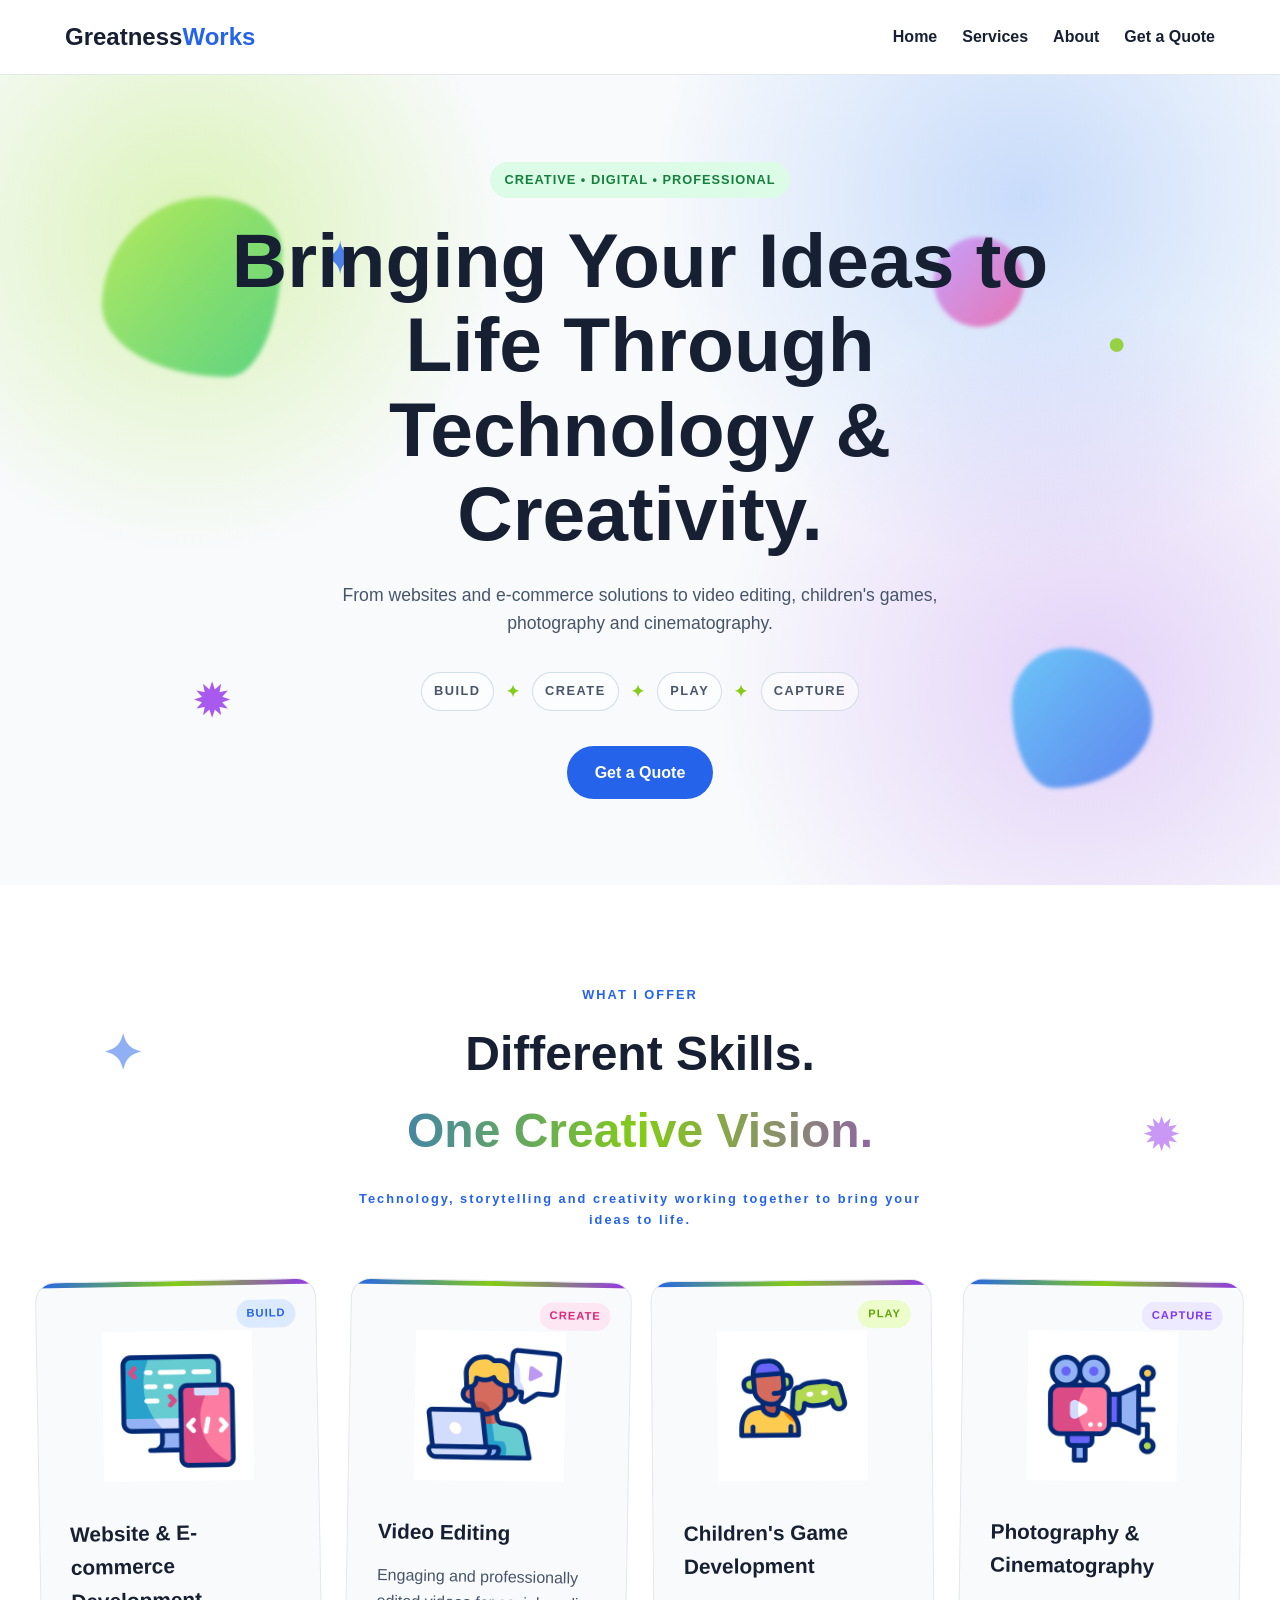
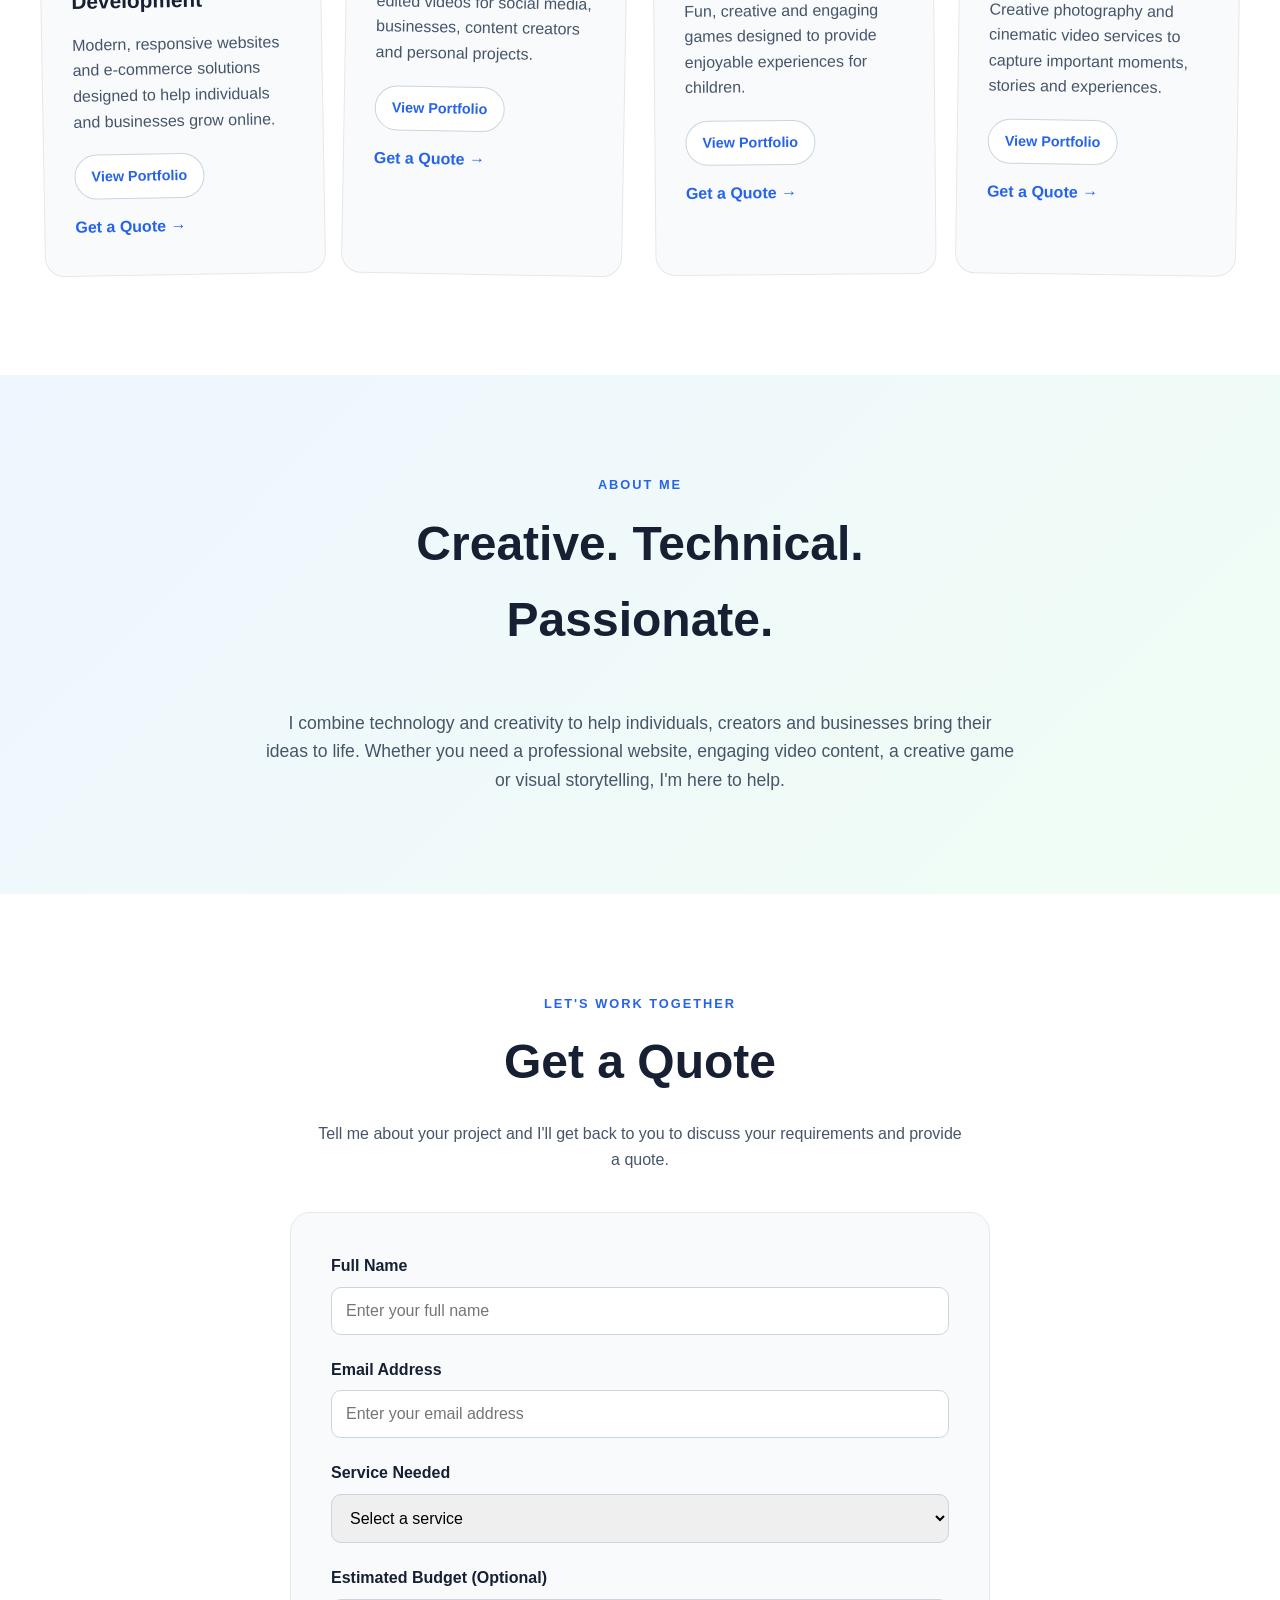
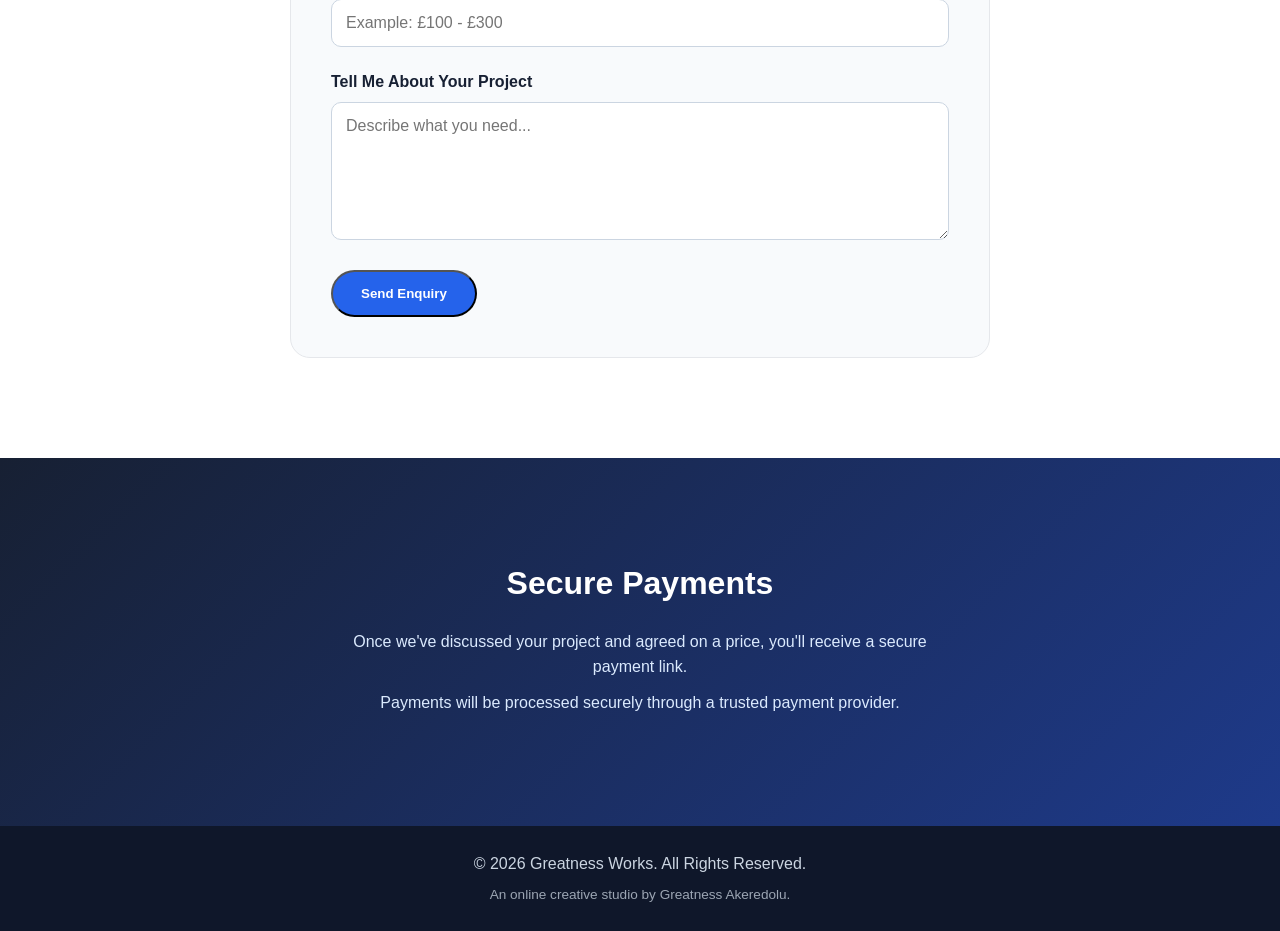
==== commit 0d1aaf0b: "I added different file format to display my work on my web development portfolio page" ====
--- a/index.html
+++ b/index.html
@@ -354,7 +354,7 @@
     <footer>
       <p>© 2026 Greatness Works. All Rights Reserved.</p>
 
-      <p class="founder-credit">A creative studio by Greatness Akeredolu.</p>
+      <p class="founder-credit">An online creative studio by Greatness Akeredolu.</p>
     </footer>
 
     <script src="script.js"></script>
